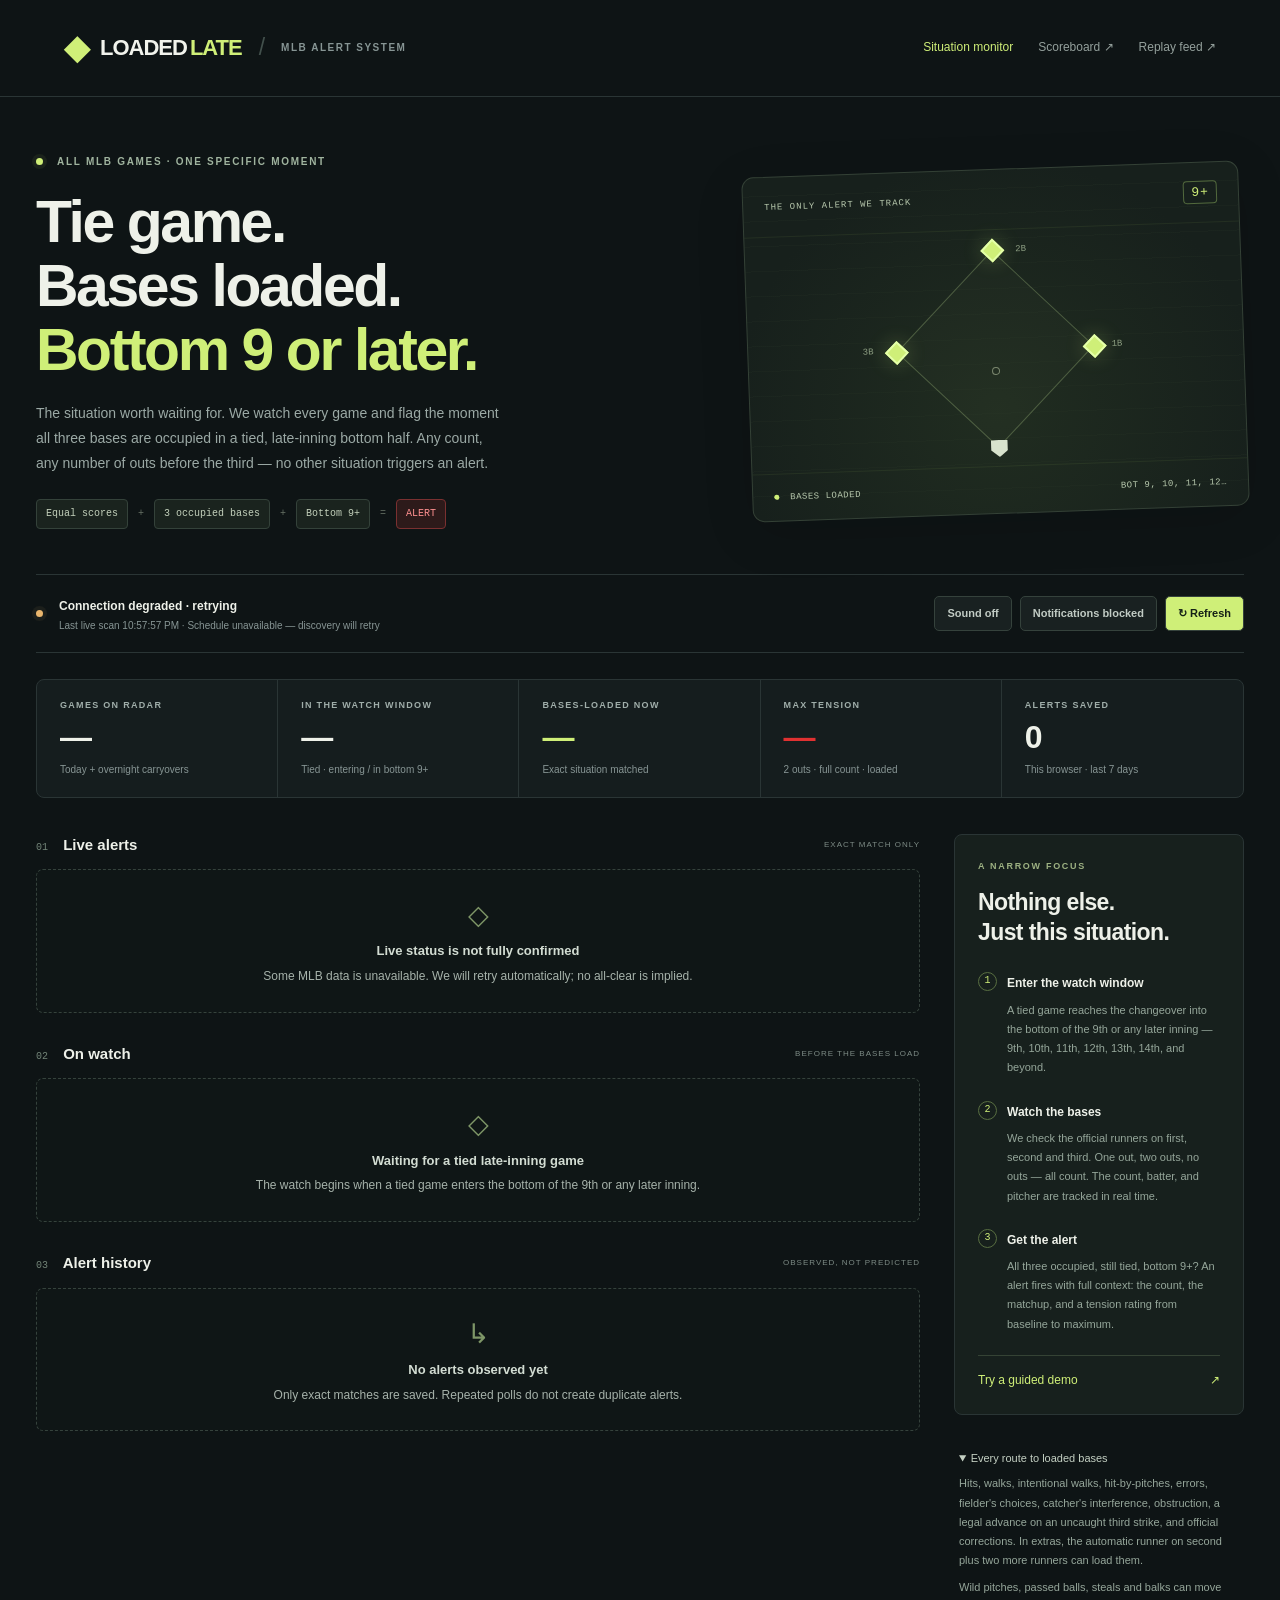
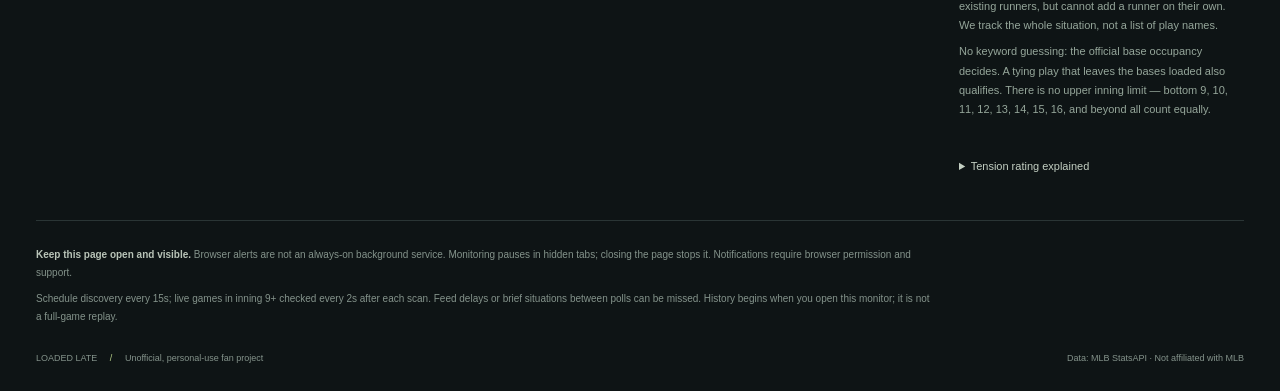
==== index.html @ e10f021c "Harden late tied bases-loaded alerts and expand scenario coverage Co-authored-by: arena-agent <29705" ====
<!doctype html>
<html lang="en">
  <head>
    <meta charset="utf-8" />
    <meta name="viewport" content="width=device-width,initial-scale=1" />
    <title>Loaded Late — MLB situation alerts</title>
    <meta
      name="description"
      content="One situation. Every MLB game. Alerts for tied games with bases loaded in the bottom of the ninth or any later inning. Tracks count, batter, pitcher, and tension level."
    />
    <link rel="stylesheet" href="assets/css/style.css" />
    <link rel="stylesheet" href="assets/css/bases-loaded.css" />
    <link rel="preconnect" href="https://statsapi.mlb.com" crossorigin />
  </head>
  <body class="loaded-page">
    <header class="loaded-header">
      <a class="loaded-brand" href="index.html" aria-label="Loaded Late home"
        ><span class="brand-mark">◆</span> LOADED<span>LATE</span
        ><span class="brand-divider">/</span><small>MLB ALERT SYSTEM</small></a
      >
      <nav aria-label="Main navigation">
        <a href="bases-loaded.html" aria-current="page">Situation monitor</a
        ><a href="scoreboard.html">Scoreboard ↗</a
        ><a href="reviews.html">Replay feed ↗</a>
      </nav>
    </header>
    <main class="loaded-main">
      <section class="loaded-hero">
        <div>
          <p class="eyebrow">
            <span class="signal-dot"></span> ALL MLB GAMES · ONE SPECIFIC MOMENT
          </p>
          <h1>
            Tie game.<br />Bases loaded.<br /><span>Bottom 9 or later.</span>
          </h1>
          <p class="hero-description">
            The situation worth waiting for. We watch every game and flag the
            moment all three bases are occupied in a tied, late-inning bottom
            half. Any count, any number of outs before the third — no other
            situation triggers an alert.
          </p>
          <div class="rule-chips">
            <span>Equal scores</span><b>+</b><span>3 occupied bases</span
            ><b>+</b><span>Bottom 9+</span><b>=</b><span class="chip-alert">ALERT</span>
          </div>
        </div>
        <div
          class="field-panel"
          aria-label="All three bases occupied. Bottom ninth or any extra inning."
        >
          <div class="field-top">
            <span>THE ONLY ALERT WE TRACK</span
            ><span class="field-badge">9+</span>
          </div>
          <div class="base-field">
            <div class="field-lines"></div>
            <span class="field-base second"></span
            ><span class="field-base third"></span
            ><span class="field-base first"></span
            ><span class="home-plate"></span><span class="mound"></span
            ><span class="field-label label-first">1B</span
            ><span class="field-label label-second">2B</span
            ><span class="field-label label-third">3B</span>
          </div>
          <div class="field-bottom">
            <span><i></i> BASES LOADED</span><span>BOT 9, 10, 11, 12…</span>
          </div>
        </div>
      </section>
      <section class="monitor-toolbar" aria-label="Monitoring controls">
        <div class="monitor-status">
          <span id="connection-dot" class="signal-dot"></span>
          <div>
            <strong id="status" role="status">Connecting to MLB…</strong
            ><small id="updated">Waiting for the first official snapshot</small>
          </div>
        </div>
        <div class="monitor-actions">
          <button class="btn btn-ghost" id="sound" aria-pressed="false">
            Sound off</button
          ><button class="btn btn-ghost" id="notify" aria-pressed="false">
            Enable notifications</button
          ><button class="btn" id="refresh">↻ Refresh</button>
        </div>
      </section>
      <p id="feedback" class="control-feedback" role="status"></p>
      <div id="demo-banner" class="demo-banner" hidden>
        <div>
          <strong>DEMO · Synthetic game, no live data</strong>
          <p id="demo-description"></p>
        </div>
        <button class="btn" id="demo-next">Next scenario →</button
        ><a href="bases-loaded.html">Back to live ↗</a>
      </div>
      <section class="monitor-metrics" aria-label="Monitor summary">
        <div>
          <span>GAMES ON RADAR</span><strong id="games-count">—</strong
          ><small>Today + overnight carryovers</small>
        </div>
        <div>
          <span>IN THE WATCH WINDOW</span><strong id="watch-count">—</strong
          ><small>Tied · entering / in bottom 9+</small>
        </div>
        <div class="metric-active">
          <span>BASES-LOADED NOW</span><strong id="active-count">—</strong
          ><small>Exact situation matched</small>
        </div>
        <div class="metric-tension">
          <span>MAX TENSION</span><strong id="tension-count">—</strong
          ><small>2 outs · full count · loaded</small>
        </div>
        <div>
          <span>ALERTS SAVED</span><strong id="history-count">0</strong
          ><small>This browser · last 7 days</small>
        </div>
      </section>
      <div class="monitor-columns">
        <div>
          <section class="monitor-section">
            <div class="section-heading">
              <h2><span class="section-number">01</span> Live alerts</h2>
              <span class="section-tag">EXACT MATCH ONLY</span>
            </div>
            <div id="current" aria-live="polite">
              <div class="alert-empty">Checking the official MLB feed…</div>
            </div>
          </section>
          <section class="monitor-section">
            <div class="section-heading">
              <h2><span class="section-number">02</span> On watch</h2>
              <span class="section-tag">BEFORE THE BASES LOAD</span>
            </div>
            <div id="watch"></div>
          </section>
          <section class="monitor-section">
            <div class="section-heading">
              <h2><span class="section-number">03</span> Alert history</h2>
              <span class="section-tag">OBSERVED, NOT PREDICTED</span>
            </div>
            <div id="history"></div>
          </section>
        </div>
        <aside>
          <section class="how-it-works">
            <p class="eyebrow">A NARROW FOCUS</p>
            <h2>Nothing else.<br />Just this situation.</h2>
            <ol>
              <li>
                <strong>Enter the watch window</strong>
                <p>
                  A tied game reaches the changeover into the bottom of the 9th
                  or any later inning — 9th, 10th, 11th, 12th, 13th, 14th, and
                  beyond.
                </p>
              </li>
              <li>
                <strong>Watch the bases</strong>
                <p>
                  We check the official runners on first, second and third. One
                  out, two outs, no outs — all count. The count, batter, and
                  pitcher are tracked in real time.
                </p>
              </li>
              <li>
                <strong>Get the alert</strong>
                <p>
                  All three occupied, still tied, bottom 9+? An alert fires with
                  full context: the count, the matchup, and a tension rating
                  from baseline to maximum.
                </p>
              </li>
            </ol>
            <a class="demo-link" href="?demo=1"
              >Try a guided demo <span>↗</span></a
            >
          </section>
          <details class="coverage" open>
            <summary>Every route to loaded bases</summary>
            <p>
              Hits, walks, intentional walks, hit-by-pitches, errors, fielder's
              choices, catcher's interference, obstruction, a legal advance on
              an uncaught third strike, and official corrections. In extras,
              the automatic runner on second plus two more runners can load them.
            </p>
            <p>
              Wild pitches, passed balls, steals and balks can move existing
              runners, but cannot add a runner on their own. We track the whole
              situation, not a list of play names.
            </p>
            <p>
              No keyword guessing: the official base occupancy decides. A tying
              play that leaves the bases loaded also qualifies. There is no
              upper inning limit — bottom 9, 10, 11, 12, 13, 14, 15, 16,
              and beyond all count equally.
            </p>
          </details>
          <details class="coverage">
            <summary>Tension rating explained</summary>
            <p>
              Each alert carries a tension score from 0 to 5, based on the
              combination of outs and the current count:
            </p>
            <p>
              <strong>Outs:</strong> 0 outs (+1) · 1 out (+2) · 2 outs (+3)<br>
              <strong>Count:</strong> full count 3-2 (+2) · 2-strike or 3-ball (+1)
            </p>
            <p>
              A bases-loaded alert at 2 outs with a 3-2 count is maximum tension
              (5) — one pitch can end the game.
            </p>
          </details>
        </aside>
      </div>
      <footer class="loaded-footer">
        <p>
          <strong>Keep this page open and visible.</strong> Browser alerts are
          not an always-on background service. Monitoring pauses in hidden tabs;
          closing the page stops it. Notifications require browser permission
          and support.
        </p>
        <p>
          Schedule discovery every 15s; live games in inning 9+ checked every 2s
          after each scan. Feed delays or brief situations between polls can be
          missed. History begins when you open this monitor; it is not a
          full-game replay.
        </p>
        <div>
          <span
            >LOADED LATE <span class="footer-slash">/</span> Unofficial,
            personal-use fan project</span
          ><span>Data: MLB StatsAPI · Not affiliated with MLB</span>
        </div>
      </footer>
    </main>
    <script src="assets/js/api.js"></script>
    <script src="assets/js/bases-loaded-core.js"></script>
    <script src="assets/js/bases-loaded.js"></script>
  </body>
</html>
---- assets/css/style.css ----
/* ============================================================================
 * style.css — MLB Live PBP (scoreboard + game views)
 * Dark "Gameday"-inspired theme. Pure CSS, no frameworks.
 * ==========================================================================*/

:root {
  --bg: #0b1220;
  --bg-grad: radial-gradient(1200px 600px at 50% -10%, #13213a 0%, #0b1220 60%);
  --panel: #111c2e;
  --panel-2: #16233a;
  --line: #223352;
  --text: #e9f0fa;
  --muted: #8ba0ba;
  --accent: #2f81f7;
  --live: #e03131;
  --green: #2ea043;
  --yellow: #d29922;
  --radius: 10px;
  --shadow: 0 6px 20px rgba(0, 0, 0, 0.35);
  --font: -apple-system, BlinkMacSystemFont, "Segoe UI", Roboto, Helvetica, Arial, sans-serif;
}

* { box-sizing: border-box; }

html { -webkit-text-size-adjust: 100%; }

body {
  margin: 0;
  font-family: var(--font);
  background: var(--bg) var(--bg-grad) no-repeat;
  color: var(--text);
  min-height: 100vh;
  line-height: 1.45;
}

a { color: var(--accent); text-decoration: none; }
a:hover { text-decoration: underline; }

/* ---------------------------------------------------------------- top bar */

.topbar {
  display: flex;
  flex-wrap: wrap;
  align-items: center;
  gap: 12px 20px;
  padding: 14px 22px;
  border-bottom: 1px solid var(--line);
  background: rgba(10, 17, 30, 0.85);
  backdrop-filter: blur(6px);
  position: sticky;
  top: 0;
  z-index: 50;
}

.brand {
  font-size: 20px;
  font-weight: 800;
  letter-spacing: 0.3px;
  display: flex;
  align-items: baseline;
  gap: 8px;
}
.brand-ball { font-size: 22px; }
.brand-sub {
  font-size: 12px;
  font-weight: 500;
  color: var(--muted);
  letter-spacing: 0.4px;
}

.date-nav { display: flex; align-items: center; gap: 8px; margin-left: auto; }
.date-nav input[type="date"] {
  background: var(--panel);
  border: 1px solid var(--line);
  color: var(--text);
  border-radius: 8px;
  padding: 6px 10px;
  font: inherit;
  font-size: 14px;
}
.date-nav input[type="date"]::-webkit-calendar-picker-indicator { filter: invert(0.8); }

.date-label {
  width: 100%;
  color: var(--muted);
  font-size: 13px;
  letter-spacing: 0.4px;
}

/* ---------------------------------------------------------------- buttons */

.btn {
  background: var(--accent);
  color: #fff;
  border: 1px solid transparent;
  border-radius: 8px;
  padding: 6px 14px;
  font: inherit;
  font-size: 14px;
  font-weight: 600;
  cursor: pointer;
  transition: filter 0.15s, transform 0.05s;
}
.btn:hover { filter: brightness(1.12); text-decoration: none; }
.btn:active { transform: translateY(1px); }

.btn-ghost {
  background: transparent;
  border-color: var(--line);
  color: var(--text);
}
.btn-ghost:hover { background: var(--panel-2); }

/* ------------------------------------------------------------------ tabs */

.tabs {
  display: flex;
  flex-wrap: wrap;
  gap: 8px;
  padding: 14px 22px 0;
}

.tab {
  background: transparent;
  border: 1px solid var(--line);
  color: var(--muted);
  border-radius: 999px;
  padding: 5px 16px;
  font: inherit;
  font-size: 13px;
  font-weight: 600;
  cursor: pointer;
  transition: all 0.15s;
}
.tab:hover { color: var(--text); border-color: var(--accent); }
.tab-on {
  background: var(--accent);
  border-color: var(--accent);
  color: #fff;
}

/* ---------------------------------------------------------------- banner */

.banner { padding: 12px 22px 0; }
.banner-error {
  background: #3a1520;
  border: 1px solid #7a2b3c;
  color: #ffc9d2;
  border-radius: var(--radius);
  padding: 12px 16px;
  margin-bottom: 10px;
  font-size: 14px;
}

/* ------------------------------------------------------------ scoreboard */

.game-list {
  display: grid;
  grid-template-columns: repeat(auto-fill, minmax(330px, 1fr));
  gap: 16px;
  padding: 18px 22px 30px;
}

.game-card {
  display: flex;
  flex-direction: column;
  background: linear-gradient(180deg, var(--panel) 0%, #0f1a2c 100%);
  border: 1px solid var(--line);
  border-radius: var(--radius);
  box-shadow: var(--shadow);
  padding: 14px 16px;
  color: var(--text);
  transition: transform 0.12s, border-color 0.12s, box-shadow 0.12s;
}
.game-card:hover {
  transform: translateY(-3px);
  border-color: var(--accent);
  text-decoration: none;
  box-shadow: 0 10px 26px rgba(0, 0, 0, 0.5);
}
.game-card.card-live { border-left: 3px solid var(--live); }

.card-head {
  display: flex;
  justify-content: space-between;
  align-items: center;
  gap: 8px;
  margin-bottom: 10px;
}
.card-meta {
  color: var(--muted);
  font-size: 12px;
  text-align: right;
  white-space: nowrap;
  overflow: hidden;
  text-overflow: ellipsis;
}

.card-row {
  display: flex;
  align-items: center;
  gap: 10px;
  padding: 4px 0;
}
.card-logo { width: 34px; height: 34px; flex: 0 0 34px; }
.team-logo-fallback {
  width: 34px; height: 34px;
  border-radius: 50%;
  display: inline-flex;
  align-items: center;
  justify-content: center;
  font-size: 10px;
  font-weight: 800;
  color: #fff;
  flex: 0 0 34px;
}

.card-team { display: flex; flex-direction: column; min-width: 0; }
.card-team-name { font-weight: 700; font-size: 15px; white-space: nowrap; }
.card-record { color: var(--muted); font-size: 12px; }

.card-score {
  margin-left: auto;
  font-size: 22px;
  font-weight: 800;
  font-variant-numeric: tabular-nums;
  min-width: 2ch;
  text-align: right;
}
.score-win { color: #fff; }
.card-score.bump { animation: bump 1.1s ease; }
@keyframes bump {
  0% { transform: scale(1); color: var(--green); }
  40% { transform: scale(1.35); color: var(--green); }
  100% { transform: scale(1); }
}

.card-foot {
  margin-top: 10px;
  padding-top: 10px;
  border-top: 1px solid var(--line);
  display: flex;
  align-items: center;
  gap: 12px;
  flex-wrap: wrap;
  min-height: 26px;
}
.card-count { font-size: 12px; }
.card-last {
  color: var(--muted);
  font-size: 12px;
  font-style: italic;
  overflow: hidden;
  text-overflow: ellipsis;
  white-space: nowrap;
}
.card-probables, .card-decisions {
  color: var(--muted);
  font-size: 12.5px;
}

/* ------------------------------------------------------------------ chips */

.chip {
  display: inline-flex;
  align-items: center;
  gap: 6px;
  border-radius: 999px;
  padding: 3px 12px;
  font-size: 12px;
  font-weight: 700;
  letter-spacing: 0.4px;
  white-space: nowrap;
}
.chip-dot {
  width: 7px; height: 7px;
  border-radius: 50%;
  background: currentColor;
  animation: pulse 1.2s ease-in-out infinite;
}
@keyframes pulse {
  0%, 100% { opacity: 1; }
  50% { opacity: 0.25; }
}
.chip-live { background: rgba(224, 49, 49, 0.16); color: #ff8787; border: 1px solid rgba(224, 49, 49, 0.5); }
.chip-sched { background: rgba(47, 129, 247, 0.14); color: #74c0fc; border: 1px solid rgba(47, 129, 247, 0.45); }
.chip-final { background: rgba(139, 160, 186, 0.12); color: var(--muted); border: 1px solid var(--line); }
.chip-warn { background: rgba(210, 153, 34, 0.15); color: #ffd43b; border: 1px solid rgba(210, 153, 34, 0.5); }
.chip-muted { background: rgba(139, 160, 186, 0.1); color: var(--muted); border: 1px solid var(--line); }

/* -------------------------------------------------------------- count dots */

.count-dots { display: inline-flex; align-items: center; gap: 12px; }
.count-group { display: inline-flex; align-items: center; gap: 4px; }
.count-label {
  font-size: 11px;
  font-weight: 800;
  color: var(--muted);
  margin-right: 2px;
}
.count-dots .dot {
  width: 11px; height: 11px;
  border-radius: 50%;
  background: #24344f;
  border: 1px solid #33476b;
}
.count-dots .dot-on { background: var(--green); border-color: var(--green); }

/* --------------------------------------------------------------- spinner */

.spinner {
  width: 34px; height: 34px;
  margin: 40px auto;
  border: 3px solid var(--line);
  border-top-color: var(--accent);
  border-radius: 50%;
  animation: spin 0.8s linear infinite;
}
@keyframes spin { to { transform: rotate(360deg); } }

.loading-overlay {
  position: fixed;
  inset: 0;
  background: rgba(8, 13, 23, 0.6);
  display: none;
  align-items: flex-start;
  justify-content: center;
  z-index: 100;
}
.loading-overlay.visible { display: flex; }
.loading-overlay .spinner { margin-top: 90px; }

/* ------------------------------------------------------------- status/empty */

.status-line {
  color: var(--muted);
  font-size: 12.5px;
  text-align: center;
  padding: 4px 22px 18px;
}

.empty {
  grid-column: 1 / -1;
  text-align: center;
  color: var(--muted);
  padding: 60px 20px;
  font-size: 15px;
}
.empty.small { padding: 30px 16px; font-size: 13.5px; }

/* --------------------------------------------------------------- game page */

.game-main { max-width: 1080px; margin: 0 auto; padding: 20px 22px 40px; }

.topbar-game { position: static; }

.game-controls { margin-left: auto; display: flex; align-items: center; gap: 10px; }
.countdown {
  color: var(--muted);
  font-size: 12.5px;
  font-variant-numeric: tabular-nums;
  min-width: 40px;
}

/* game header */
.game-header {
  display: grid;
  grid-template-columns: 1fr auto 1fr;
  align-items: center;
  gap: 16px;
  background: linear-gradient(180deg, var(--panel) 0%, #0f1a2c 100%);
  border: 1px solid var(--line);
  border-radius: var(--radius);
  box-shadow: var(--shadow);
  padding: 22px 26px;
}

.header-side { display: flex; align-items: center; gap: 14px; min-width: 0; }
.team-home { flex-direction: row-reverse; text-align: right; }

.team-block { display: flex; align-items: center; gap: 14px; min-width: 0; }
.header-logo { width: 64px; height: 64px; }
.team-block-info { min-width: 0; }
.team-block-name { font-size: 18px; font-weight: 800; white-space: nowrap; overflow: hidden; text-overflow: ellipsis; }
.team-block-record { color: var(--muted); font-size: 13px; }

.header-center { display: flex; flex-direction: column; align-items: center; gap: 8px; }
.big-score {
  font-size: 34px;
  font-weight: 900;
  font-variant-numeric: tabular-nums;
  letter-spacing: 1px;
}
.header-inning { color: var(--muted); font-size: 13.5px; }

.header-meta {
  color: var(--muted);
  font-size: 13px;
  text-align: center;
  padding: 10px 8px 0;
}

.header-decisions {
  text-align: center;
  padding: 6px 8px 2px;
  min-height: 26px;
  font-size: 13.5px;
}
.decisions { color: var(--text); font-weight: 600; }
.game-note { color: var(--yellow); margin-left: 14px; font-size: 12.5px; }

/* live module */
.live-panel { margin-top: 18px; }

.live-grid {
  display: grid;
  grid-template-columns: 1fr 1fr;
  gap: 16px;
}

.panel-card {
  background: linear-gradient(180deg, var(--panel) 0%, #0f1a2c 100%);
  border: 1px solid var(--line);
  border-radius: var(--radius);
  padding: 16px 18px;
  box-shadow: var(--shadow);
}

.panel-title {
  margin: 0 0 12px;
  font-size: 12px;
  font-weight: 800;
  letter-spacing: 1.2px;
  text-transform: uppercase;
  color: var(--muted);
}

.ab-row { display: flex; align-items: center; gap: 12px; }
.ab-headshot {
  width: 52px; height: 52px;
  border-radius: 50%;
  background: var(--panel-2);
  object-fit: cover;
}
.headshot-na {
  width: 52px; height: 52px;
  border-radius: 50%;
  background: var(--panel-2);
  border: 1px dashed var(--line);
  display: inline-block;
}
.ab-name { font-size: 18px; font-weight: 800; }
.ab-meta { color: var(--muted); font-size: 12.5px; margin-top: 2px; }

/* Compact, pre-plate-appearance version of the two-sided forecast. */
.live-hit-forecast {
  margin-top: 14px;
  padding: 10px 12px;
  border: 1px solid rgba(47, 129, 247, 0.42);
  border-radius: 8px;
  background: linear-gradient(100deg, rgba(47, 129, 247, 0.14), rgba(46, 160, 67, 0.08));
  font-variant-numeric: tabular-nums;
}
.live-hit-forecast.loading { opacity: 0.68; }
.live-hit-forecast.model-batter-only,
.live-hit-forecast.model-pitcher-only,
.live-hit-forecast.model-baseline { border-style: dashed; }
.live-hit-heading { display: flex; align-items: baseline; justify-content: space-between; gap: 12px; }
.live-hit-label {
  color: var(--muted);
  font-size: 10.5px;
  font-weight: 800;
  letter-spacing: 0.7px;
  text-transform: uppercase;
}
.live-hit-value { color: #7dd3a0; font-size: 19px; font-weight: 900; }
.live-hit-details { display: flex; flex-wrap: wrap; gap: 6px 12px; margin-top: 5px; color: var(--text); font-size: 12px; }
.live-hit-details span + span::before { content: '·'; color: var(--muted); margin-right: 12px; }
.live-hit-coverage { margin-top: 4px; color: var(--muted); font-size: 11px; }

.count-wrap { margin-top: 14px; }
.count-wrap .count-dots { gap: 22px; }
.count-wrap .dot { width: 13px; height: 13px; }

.runners-row { display: flex; align-items: center; gap: 16px; margin-top: 14px; }
.runners-text { color: var(--text); font-size: 13.5px; font-weight: 600; }
.runners-empty { color: var(--muted); font-size: 13px; margin-top: 12px; }

.deck-row { display: flex; gap: 16px; margin-top: 14px; flex-wrap: wrap; }
.deck { color: var(--muted); font-size: 13px; }
.deck-1 { color: var(--text); }

.between-text { color: var(--muted); font-size: 14px; margin: 4px 0; }

/* diamond */
.diamond {
  position: relative;
  width: 52px;
  height: 52px;
  border: 2px solid #3d5377;
  transform: rotate(45deg);
  border-radius: 6px;
  flex: 0 0 52px;
}
.diamond .base {
  position: absolute;
  width: 12px; height: 12px;
  border-radius: 2px;
  background: transparent;
  border: 2px solid #3d5377;
}
.diamond .base-first   { bottom: -7px; right: -7px; }
.diamond .base-second  { top: -7px; right: -7px; }
.diamond .base-third   { top: -7px; left: -7px; }
.diamond .base-on { background: var(--green); border-color: var(--green); box-shadow: 0 0 8px rgba(46, 160, 67, 0.7); }

.pitch-stats { display: flex; flex-wrap: wrap; gap: 8px; margin-top: 14px; }
.stat-chip {
  background: var(--panel-2);
  border: 1px solid var(--line);
  border-radius: 999px;
  padding: 4px 12px;
  font-size: 12.5px;
  color: var(--text);
  font-variant-numeric: tabular-nums;
}

.last-play {
  margin-top: 16px;
  display: flex;
  align-items: baseline;
  gap: 10px;
  background: var(--panel);
  border: 1px solid var(--line);
  border-left: 3px solid var(--accent);
  border-radius: var(--radius);
  padding: 12px 16px;
}
.last-play-label {
  font-size: 11px;
  font-weight: 800;
  letter-spacing: 1px;
  text-transform: uppercase;
  color: var(--muted);
  white-space: nowrap;
}
.last-play-text { font-size: 14.5px; }

.preview-card p { margin: 4px 0; }
.preview-line { font-size: 14.5px; }
.preview-note { color: var(--muted); font-size: 13px; margin-top: 8px !important; }
.final-line { font-size: 16px; font-weight: 700; margin: 4px 0; }
.final-stats { color: var(--muted); font-size: 13.5px; margin: 4px 0; }

/* panels + tabs on game page */
.panel { margin-top: 18px; }

.tabs-game { padding: 18px 0 0; }

/* linescore */
#linescore-wrap.panel { padding: 0; }

.linescore-table {
  width: 100%;
  border-collapse: collapse;
  background: linear-gradient(180deg, var(--panel) 0%, #0f1a2c 100%);
  border: 1px solid var(--line);
  border-radius: var(--radius);
  overflow: hidden;
  font-size: 13.5px;
  font-variant-numeric: tabular-nums;
}
.linescore-table th, .linescore-table td {
  padding: 7px 6px;
  text-align: center;
  border-bottom: 1px solid var(--line);
  white-space: nowrap;
}
.linescore-table thead th { color: var(--muted); font-size: 12px; font-weight: 700; }
.linescore-table tbody tr:last-child td { border-bottom: none; }
.ls-abbrev { font-weight: 800; }
.ls-name { text-align: left; padding-left: 10px !important; color: var(--muted); max-width: 180px; overflow: hidden; text-overflow: ellipsis; }
.total-cell { font-weight: 800; }
.total-cell.strong { font-size: 15px; }
.inn-run { color: #7dd3a0; font-weight: 700; }
.walkoff td { background: rgba(46, 160, 67, 0.07); }

/* box score */
.boxscore-wrap { display: flex; flex-direction: column; gap: 26px; }

.box-section h3 {
  margin: 0 0 10px;
  font-size: 16px;
  font-weight: 800;
  border-left: 4px solid var(--accent);
  padding-left: 10px;
}

.box-table {
  width: 100%;
  border-collapse: collapse;
  font-size: 13px;
  font-variant-numeric: tabular-nums;
  margin-bottom: 18px;
}
.box-table th, .box-table td {
  padding: 6px 8px;
  text-align: center;
  border-bottom: 1px solid var(--line);
  white-space: nowrap;
}
.box-table thead th { color: var(--muted); font-size: 11.5px; font-weight: 700; }
.box-table tbody tr:hover { background: rgba(47, 129, 247, 0.06); }
.box-table .player-cell { text-align: left; }
.player-name { font-weight: 600; }
.player-pos { color: var(--muted); margin-left: 6px; font-size: 11.5px; }
.totals-row td { font-weight: 800; border-top: 2px solid var(--line); border-bottom: none; }

/* play-by-play */
.plays-wrap {
  max-height: 640px;
  overflow-y: auto;
  background: linear-gradient(180deg, var(--panel) 0%, #0f1a2c 100%);
  border: 1px solid var(--line);
  border-radius: var(--radius);
  box-shadow: var(--shadow);
}

.play-section-head {
  display: flex;
  align-items: center;
  gap: 8px;
  padding: 12px 18px 6px;
  font-weight: 800;
  font-size: 13.5px;
  color: var(--text);
  position: sticky;
  top: 0;
  background: linear-gradient(180deg, #16233a 0%, #101c30 100%);
  border-bottom: 1px solid var(--line);
  z-index: 2;
}
.half-tag { font-size: 12px; }
.half-top { color: #74c0fc; }
.half-bottom { color: #ffd43b; }

.play-row {
  display: flex;
  align-items: flex-start;
  justify-content: space-between;
  gap: 14px;
  padding: 9px 18px;
  border-bottom: 1px solid rgba(34, 51, 82, 0.5);
  animation: fadein 0.35s ease;
}
.play-row:last-child { border-bottom: none; }
@keyframes fadein { from { opacity: 0; transform: translateY(4px); } to { opacity: 1; } }

.play-main { min-width: 0; }
.play-desc { font-size: 13.5px; }

.play-chips {
  display: flex;
  align-items: center;
  gap: 8px;
  flex-wrap: wrap;
  justify-content: flex-end;
  flex: 0 0 auto;
}
.chip-score {
  background: rgba(46, 160, 67, 0.14);
  color: #7dd3a0;
  border: 1px solid rgba(46, 160, 67, 0.4);
  border-radius: 6px;
  padding: 2px 8px;
  font-size: 11.5px;
  font-weight: 700;
}
.chip-count { color: var(--muted); font-size: 11.5px; font-variant-numeric: tabular-nums; }

/* pre-at-bat hit probability (finished at-bats) */
.chip-hitprob {
  display: inline-flex;
  align-items: center;
  gap: 5px;
  border-radius: 999px;
  padding: 2px 9px;
  font-size: 11.5px;
  font-weight: 700;
  font-variant-numeric: tabular-nums;
  border: 1px solid var(--line);
  background: var(--panel-2);
  color: var(--muted);
  white-space: nowrap;
}
.chip-hitprob.loading { opacity: 0.6; }
.chip-hitprob .hp-label {
  font-size: 10px;
  font-weight: 700;
  letter-spacing: 0.4px;
  text-transform: uppercase;
  color: var(--muted);
}
.chip-hitprob .hp-val { font-weight: 800; }
.chip-hitprob .hp-mark { font-size: 11px; line-height: 1; }
.chip-hitprob.hit-yes {
  color: #7dd3a0;
  border-color: rgba(46, 160, 67, 0.45);
  background: rgba(46, 160, 67, 0.12);
}
.chip-hitprob.hit-yes .hp-label { color: #7dd3a0; }
.chip-hitprob.hit-no {
  color: #ffa8a8;
  border-color: rgba(224, 49, 49, 0.4);
  background: rgba(224, 49, 49, 0.10);
}
.chip-hitprob.hit-no .hp-label { color: #ffa8a8; }

.pitch-strip { display: inline-flex; gap: 3px; align-items: center; }
.pitch-dot {
  width: 20px; height: 20px;
  border-radius: 50%;
  display: inline-flex;
  align-items: center;
  justify-content: center;
  font-size: 9.5px;
  font-weight: 800;
  color: #fff;
  cursor: default;
}
.pitch-dot.p-b { background: #2b8a3e; }
.pitch-dot.p-s { background: #c92a2a; }
.pitch-dot.p-c { background: #e8590c; }
.pitch-dot.p-f { background: #49526b; }
.pitch-dot.p-x { background: #1971c2; }
.pitch-dot.p-d { background: #0ca678; }
.pitch-dot.p-h { background: #5f3dc4; }
.pitch-dot.p-t { background: #a61e4d; }
.pitch-dot.p-m { background: #343a40; }
.pitch-dot.p-v { background: #343a40; }
.pitch-dot.p-p { background: #343a40; }
.pitch-dot.p-? { background: #343a40; }

/* ---------------------------------------------------------------- footer */

.site-footer {
  border-top: 1px solid var(--line);
  padding: 18px 22px 30px;
  text-align: center;
  color: var(--muted);
  font-size: 12.5px;
}
.site-footer p { margin: 0; max-width: 760px; display: inline-block; }

/* ------------------------------------------------------------ responsive */

@media (max-width: 760px) {
  .game-header {
    grid-template-columns: 1fr auto 1fr;
    padding: 16px 14px;
    gap: 10px;
  }
  .header-logo { width: 44px; height: 44px; }
  .team-block-name { font-size: 14px; }
  .team-block-record { font-size: 12px; }
  .big-score { font-size: 26px; }
  .live-grid { grid-template-columns: 1fr; }
  .game-list { grid-template-columns: 1fr; }
  .date-nav { margin-left: 0; width: 100%; }
  .play-row { flex-direction: column; gap: 6px; }
  .play-chips { justify-content: flex-start; }
  .ls-name { max-width: 90px; }
  .linescore-table th, .linescore-table td { padding: 6px 3px; font-size: 12px; }
}

/* ------------------------------------------------------------ props & matchup tab */

.props-loading,
.props-empty {
  padding: 32px 18px;
  color: var(--muted);
  text-align: center;
  background: linear-gradient(180deg, var(--panel) 0%, #0f1a2c 100%);
  border: 1px solid var(--line);
  border-radius: var(--radius);
}

.props-section {
  background: linear-gradient(180deg, var(--panel) 0%, #0f1a2c 100%);
  border: 1px solid var(--line);
  border-radius: var(--radius);
  padding: 16px;
  margin-bottom: 16px;
  box-shadow: var(--shadow);
}
.props-heading {
  margin: 0 0 12px;
  color: var(--text);
  font-size: 15px;
  font-weight: 800;
}

/* The forecast makes both player-side inputs visible rather than hiding them
   behind one opaque percentage. */
.matchup-forecast-section {
  border-color: rgba(47, 129, 247, 0.55);
  background:
    radial-gradient(600px 160px at 100% 0%, rgba(47, 129, 247, 0.15), transparent 70%),
    linear-gradient(180deg, var(--panel) 0%, #0f1a2c 100%);
}
.matchup-forecast-section.model-batter-only,
.matchup-forecast-section.model-pitcher-only,
.matchup-forecast-section.model-baseline { border-style: dashed; }
.forecast-matchup { color: var(--muted); font-size: 13px; margin-top: -5px; }
.forecast-scoreline { display: flex; align-items: end; gap: 26px; margin: 15px 0 10px; }
.forecast-result { display: flex; align-items: baseline; gap: 8px; }
.forecast-result-label {
  color: var(--muted);
  font-size: 12px;
  font-weight: 800;
  letter-spacing: 0.7px;
  text-transform: uppercase;
}
.forecast-result-value { color: #7dd3a0; font-size: 29px; font-weight: 900; font-variant-numeric: tabular-nums; }
.forecast-no-hit .forecast-result-value { color: var(--text); font-size: 19px; }
.forecast-main-track,
.prob-bar-container {
  height: 9px;
  overflow: hidden;
  background: #23334e;
  border: 1px solid #324568;
  border-radius: 999px;
}
.forecast-main-bar,
.prob-bar {
  height: 100%;
  min-width: 2px;
  border-radius: inherit;
  background: linear-gradient(90deg, #2ea043, #2f81f7);
  transition: width 0.3s ease;
}
.forecast-sides {
  display: grid;
  grid-template-columns: 1fr 1fr;
  gap: 10px;
  margin-top: 14px;
}
.forecast-side {
  min-width: 0;
  padding: 10px 12px;
  border: 1px solid var(--line);
  border-radius: 8px;
  background: rgba(8, 17, 31, 0.35);
}
.forecast-batter { border-left: 3px solid #2f81f7; }
.forecast-pitcher { border-left: 3px solid #a78bfa; }
.forecast-side-label,
.forecast-side-meta { display: block; }
.forecast-side-label {
  color: var(--muted);
  font-size: 10.5px;
  font-weight: 800;
  letter-spacing: 0.65px;
  text-transform: uppercase;
}
.forecast-side-value { display: block; margin: 2px 0; color: var(--text); font-size: 19px; font-variant-numeric: tabular-nums; }
.forecast-side-meta { color: var(--muted); font-size: 11px; line-height: 1.35; }
.forecast-adjustments {
  display: flex;
  flex-wrap: wrap;
  gap: 4px 9px;
  align-items: baseline;
  margin-top: 12px;
  font-size: 12px;
}
.forecast-adjustment-label { color: var(--muted); font-weight: 700; }
.forecast-adjustment-value { color: var(--text); }
.forecast-method-note { margin: 10px 0 0; color: var(--muted); font-size: 11.5px; line-height: 1.45; }

.mix-meta { margin: 0 0 10px; color: var(--muted); font-size: 13px; }
.pitcher-input-line { color: var(--text); }
.mix-grid { display: flex; flex-wrap: wrap; gap: 10px; }
.mix-item {
  display: flex;
  flex-direction: column;
  align-items: center;
  min-width: 80px;
  padding: 8px 12px;
  background: var(--panel-2);
  border: 1px solid var(--line);
  border-radius: 7px;
}
.mix-code { margin-bottom: 4px; font-size: 14px; font-weight: 800; }
.mix-pct { margin-bottom: 2px; color: var(--text); font-size: 13px; }
.mix-velo { color: var(--muted); font-size: 12px; }

.batters-grid {
  display: grid;
  grid-template-columns: repeat(auto-fit, minmax(250px, 1fr));
  gap: 14px;
}
.batter-prop-card {
  padding: 15px;
  background: rgba(8, 17, 31, 0.35);
  border: 1px solid var(--line);
  border-radius: 8px;
}
.batter-prop-card.active-batter {
  border-color: rgba(47, 129, 247, 0.8);
  box-shadow: 0 0 0 1px rgba(47, 129, 247, 0.35);
}
.b-header { display: flex; align-items: center; gap: 12px; margin-bottom: 13px; }
.b-headshot { width: 48px; height: 48px; border-radius: 50%; background: var(--panel-2); object-fit: cover; }
.b-label { margin-bottom: 2px; color: var(--muted); font-size: 10.5px; font-weight: 800; letter-spacing: 0.6px; text-transform: uppercase; }
.b-name { font-size: 16px; font-weight: 700; }
.b-stats {
  display: grid;
  grid-template-columns: repeat(3, minmax(0, 1fr));
  gap: 4px;
  margin-bottom: 13px;
  padding: 9px 6px;
  background: var(--panel-2);
  border: 1px solid rgba(34, 51, 82, 0.8);
  border-radius: 7px;
}
.stat-col { display: flex; min-width: 0; flex-direction: column; align-items: center; text-align: center; }
.stat-lbl { margin-bottom: 3px; color: var(--muted); font-size: 10px; line-height: 1.2; }
.stat-val { color: var(--text); font-family: ui-monospace, SFMono-Regular, Menlo, Consolas, monospace; font-size: 13px; }
.hit-forecast { display: flex; flex-direction: column; gap: 6px; }
.forecast-label-row { display: flex; align-items: baseline; justify-content: space-between; gap: 10px; }
.prob-label { color: var(--text); font-size: 12.5px; font-weight: 700; }
.prob-value { color: #7dd3a0; font-family: ui-monospace, SFMono-Regular, Menlo, Consolas, monospace; font-size: 14px; font-weight: 800; }
.forecast-subline { color: var(--muted); font-size: 10.5px; line-height: 1.3; }

@media (max-width: 560px) {
  .forecast-sides { grid-template-columns: 1fr; }
  .forecast-scoreline { gap: 18px; }
  .forecast-result-value { font-size: 25px; }
  .batters-grid { grid-template-columns: 1fr; }
}

/* ----------------------------------------------------- model v2: tiers + drivers */

.tier-pill {
  display: inline-block;
  padding: 2px 9px;
  border-radius: 999px;
  font-size: 10.5px;
  font-weight: 800;
  letter-spacing: 0.04em;
  text-transform: uppercase;
  white-space: nowrap;
}
.tier-sm { padding: 1px 7px; font-size: 9.5px; }
.tier-elite { background: rgba(46, 160, 67, 0.28); color: #8ff0ac; border: 1px solid rgba(46, 160, 67, 0.6); }
.tier-favorable { background: rgba(46, 160, 67, 0.16); color: #7dd3a0; border: 1px solid rgba(46, 160, 67, 0.4); }
.tier-neutral { background: rgba(139, 160, 186, 0.14); color: #aebfcf; border: 1px solid rgba(139, 160, 186, 0.35); }
.tier-tough { background: rgba(210, 153, 34, 0.16); color: #f0c568; border: 1px solid rgba(210, 153, 34, 0.45); }
.tier-dominated { background: rgba(224, 49, 49, 0.16); color: #ffa8a8; border: 1px solid rgba(224, 49, 49, 0.45); }

.tier-fill-elite { background: linear-gradient(90deg, #2ea043, #57d977) !important; }
.tier-fill-favorable { background: linear-gradient(90deg, #238636, #7dd3a0) !important; }
.tier-fill-neutral { background: linear-gradient(90deg, #46607e, #8ba0ba) !important; }
.tier-fill-tough { background: linear-gradient(90deg, #9e6a03, #d29922) !important; }
.tier-fill-dominated { background: linear-gradient(90deg, #a12828, #e03131) !important; }

.prob-value-wrap,
.live-hit-value-wrap,
.forecast-value-row { display: inline-flex; align-items: center; gap: 8px; }

.forecast-scale-note {
  margin: 2px 0 4px;
  color: var(--muted);
  font-size: 10.5px;
}

/* Secondary "chance of ≥1 hit in the next N PAs" projection. This number
   naturally lands in the 16-95% range (the broadcast-style number fans
   actually read on a graphic), and we surface it as its own block so the
   per-PA headline and the projection both have room to land in different
   parts of the band. */
.forecast-projection {
  margin-top: 12px;
  padding: 10px 12px;
  border: 1px solid rgba(47, 129, 247, 0.35);
  border-radius: 8px;
  background: linear-gradient(100deg, rgba(47, 129, 247, 0.10), rgba(167, 139, 250, 0.08));
}
.forecast-projection-header {
  display: flex;
  align-items: baseline;
  justify-content: space-between;
  gap: 12px;
  margin-bottom: 6px;
}
.forecast-projection-label {
  color: var(--muted);
  font-size: 10.5px;
  font-weight: 800;
  letter-spacing: 0.65px;
  text-transform: uppercase;
}
.forecast-projection-value {
  color: #74c0fc;
  font-family: ui-monospace, SFMono-Regular, Menlo, Consolas, monospace;
  font-size: 17px;
  font-weight: 900;
  font-variant-numeric: tabular-nums;
}
.forecast-projection-track {
  height: 7px;
  overflow: hidden;
  background: #1a2740;
  border: 1px solid #2c3e63;
  border-radius: 999px;
}
.forecast-projection-bar {
  height: 100%;
  min-width: 2px;
  border-radius: inherit;
  background: linear-gradient(90deg, #2f81f7, #a78bfa);
  transition: width 0.3s ease;
}
.forecast-projection-note {
  margin-top: 6px;
  color: var(--muted);
  font-size: 10.5px;
}

.adj-chips { display: flex; flex-wrap: wrap; gap: 5px; margin-top: 6px; }
.adj-chip {
  padding: 2px 8px;
  border-radius: 6px;
  font-size: 10.5px;
  font-weight: 700;
  font-variant-numeric: tabular-nums;
  border: 1px solid transparent;
}
.adj-pos { color: #8ff0ac; background: rgba(46, 160, 67, 0.13); border-color: rgba(46, 160, 67, 0.35); }
.adj-neg { color: #ffa8a8; background: rgba(224, 49, 49, 0.12); border-color: rgba(224, 49, 49, 0.3); }

/* -------------------------------------------------- challenges & reviews */

.tab-badge {
  display: inline-flex;
  align-items: center;
  justify-content: center;
  background: var(--live);
  color: #fff;
  font-size: 11px;
  font-weight: 800;
  border-radius: 999px;
  padding: 1px 6px;
  min-width: 18px;
  height: 18px;
  margin-left: 6px;
  line-height: 1;
}

/* Scoreboard Active Review Ticker */
.scoreboard-review-ticker {
  display: flex;
  align-items: center;
  gap: 12px;
  flex-wrap: wrap;
  background: linear-gradient(90deg, rgba(224, 49, 49, 0.22), rgba(210, 153, 34, 0.15));
  border: 1px solid rgba(224, 49, 49, 0.5);
  border-radius: var(--radius);
  padding: 10px 16px;
  margin-bottom: 14px;
  box-shadow: 0 4px 14px rgba(224, 49, 49, 0.15);
}
.review-ticker-badge {
  background: var(--live);
  color: #fff;
  font-size: 11px;
  font-weight: 900;
  letter-spacing: 0.8px;
  padding: 3px 8px;
  border-radius: 6px;
  animation: pulse-live 1.2s infinite;
}
@keyframes pulse-live {
  0%, 100% { opacity: 1; transform: scale(1); }
  50% { opacity: 0.8; transform: scale(0.98); }
}
.review-ticker-items {
  display: flex;
  align-items: center;
  gap: 10px;
  flex-wrap: wrap;
}
.review-ticker-link {
  display: inline-flex;
  align-items: center;
  gap: 8px;
  background: var(--panel-2);
  border: 1px solid var(--line);
  border-radius: 6px;
  padding: 4px 10px;
  color: var(--text);
  font-size: 12.5px;
  font-weight: 600;
  transition: all 0.15s;
}
.review-ticker-link:hover {
  border-color: var(--accent);
  background: #1b2d4b;
  text-decoration: none;
}
.ticker-game { font-weight: 800; }
.ticker-inn { color: var(--muted); }
.ticker-type { color: #ffd43b; font-size: 11.5px; font-weight: 700; }
.ticker-cta { color: var(--accent); font-weight: 800; font-size: 11.5px; }

.card-review-active {
  border-color: rgba(224, 49, 49, 0.7) !important;
  box-shadow: 0 0 16px rgba(224, 49, 49, 0.25) !important;
}
.card-review-indicator {
  color: #ff8787;
  font-size: 12px;
  font-weight: 700;
  animation: pulse 1.2s infinite;
}
.card-scoring-indicator {
  color: #fcc419;
  font-size: 11px;
  font-weight: 700;
  background: rgba(252, 196, 25, 0.12);
  border: 1px solid rgba(252, 196, 25, 0.35);
  padding: 1px 6px;
  border-radius: 999px;
  display: inline-block;
  margin-top: 2px;
}

/* Game Page Live Review Banner */
.live-review-banner-wrap {
  margin-top: 14px;
}
.review-live-alert {
  display: flex;
  align-items: center;
  gap: 14px;
  background: linear-gradient(90deg, rgba(224, 49, 49, 0.24), rgba(210, 153, 34, 0.16));
  border: 1px solid rgba(224, 49, 49, 0.6);
  border-left: 5px solid var(--live);
  border-radius: var(--radius);
  padding: 12px 18px;
  margin-bottom: 16px;
  box-shadow: 0 6px 20px rgba(224, 49, 49, 0.2);
  animation: fadein 0.3s ease;
}
.review-alert-badge {
  background: var(--live);
  color: #fff;
  font-size: 11.5px;
  font-weight: 900;
  letter-spacing: 0.8px;
  padding: 4px 10px;
  border-radius: 6px;
  white-space: nowrap;
  animation: pulse-live 1.2s infinite;
}
.review-alert-content {
  display: flex;
  flex-direction: column;
  gap: 2px;
  min-width: 0;
}
.review-alert-title {
  color: #fff;
  font-size: 14.5px;
  font-weight: 800;
}
.review-alert-desc {
  color: #f1f3f5;
  font-size: 13px;
}
.review-alert-abs {
  color: #fdba74;
  font-size: 12.5px;
  font-weight: 700;
  font-variant-numeric: tabular-nums;
}

/* Verified replay score tracker. Numeric alternate scenarios appear only when
   official current-play data supplies a complete score and tied scoring runs. */
.score-impact {
  display: flex;
  flex-direction: column;
  gap: 2px;
  margin: 8px 0;
  padding: 9px 11px;
  border: 1px solid rgba(255, 135, 135, 0.5);
  border-left: 4px solid #ff6b6b;
  border-radius: 7px;
  background: rgba(224, 49, 49, 0.13);
  font-variant-numeric: tabular-nums;
}
.score-impact-title {
  color: #ffb3b3;
  font-size: 12px;
  font-weight: 900;
  letter-spacing: 0.65px;
}
.score-impact-detail {
  color: #fff;
  font-size: 13px;
  font-weight: 750;
  line-height: 1.35;
}
.score-impact-rows {
  display: grid;
  gap: 5px;
  margin-top: 3px;
}
.score-impact-row {
  display: grid;
  grid-template-columns: minmax(92px, 0.34fr) minmax(0, 1fr);
  gap: 9px;
  align-items: start;
  padding-top: 5px;
  border-top: 1px solid rgba(255, 255, 255, 0.09);
}
.score-impact-row:first-child { border-top: 0; padding-top: 0; }
.score-impact-row-label {
  color: #b9c7da;
  font-size: 10.5px;
  font-weight: 900;
  letter-spacing: 0.45px;
  text-transform: uppercase;
}
.score-impact-row-value {
  color: #fff;
  font-size: 12.5px;
  font-weight: 750;
  line-height: 1.35;
}
.score-impact-row-scenario .score-impact-row-value { color: #ffd8a8; }
.score-impact-row-pending .score-impact-row-value { color: #ffd43b; }
.score-impact-row-unavailable .score-impact-row-value { color: var(--muted); font-weight: 600; }
.score-impact-note {
  color: #b9c7da;
  font-size: 11.5px;
  line-height: 1.35;
}
.score-impact-pending,
.score-impact-final {
  border-color: rgba(210, 153, 34, 0.5);
  border-left-color: var(--yellow);
  background: rgba(210, 153, 34, 0.11);
}
.score-impact-pending .score-impact-title,
.score-impact-final .score-impact-title { color: #ffd43b; }
.score-impact-removed { border-left-color: #ff6b6b; }
.score-impact-added,
.score-impact-retained {
  border-color: rgba(46, 160, 67, 0.5);
  border-left-color: var(--green);
  background: rgba(46, 160, 67, 0.12);
}
.score-impact-added .score-impact-title,
.score-impact-retained .score-impact-title { color: #8ff0ac; }
.review-alert-score-impact,
.live-review-score-impact { margin-bottom: 2px; }

/* Live Panel Under Review Card */
.live-active-review-card {
  grid-column: 1 / -1;
  display: flex;
  align-items: center;
  gap: 14px;
  background: linear-gradient(180deg, #24131a 0%, #171c2b 100%);
  border: 1px solid rgba(224, 49, 49, 0.55);
  border-left: 4px solid var(--live);
  border-radius: var(--radius);
  padding: 12px 16px;
  margin-bottom: 12px;
}
.live-review-pulse { font-size: 24px; animation: pulse-live 1.2s infinite; }
.live-review-body { flex: 1; min-width: 0; }
.live-review-head {
  font-size: 11px;
  font-weight: 800;
  letter-spacing: 0.8px;
  color: #ff8787;
  text-transform: uppercase;
}
.live-review-reason { font-size: 14.5px; font-weight: 800; color: #fff; margin: 2px 0; }
.live-review-desc { font-size: 12.5px; color: var(--muted); }
.live-review-abs {
  margin-top: 4px;
  color: #fdba74;
  font-size: 12.5px;
  font-weight: 700;
  font-variant-numeric: tabular-nums;
}

/* Play Row Review Chip */
.play-has-review {
  background: rgba(210, 153, 34, 0.05);
  border-left: 3px solid rgba(210, 153, 34, 0.6);
}
.chip-play-review {
  display: inline-flex;
  align-items: center;
  gap: 4px;
  font-size: 11px;
  font-weight: 800;
  border-radius: 6px;
  padding: 2px 8px;
  letter-spacing: 0.3px;
  white-space: nowrap;
}
.chip-rev-overturned {
  background: rgba(46, 160, 67, 0.2);
  color: #8ff0ac;
  border: 1px solid rgba(46, 160, 67, 0.5);
}
.chip-rev-stands {
  background: rgba(210, 153, 34, 0.18);
  color: #ffd43b;
  border: 1px solid rgba(210, 153, 34, 0.5);
}
.chip-rev-review {
  background: rgba(224, 49, 49, 0.18);
  color: #ffa8a8;
  border: 1px solid rgba(224, 49, 49, 0.5);
}

/* Challenges & Reviews Tab */
.reviews-wrap {
  display: flex;
  flex-direction: column;
  gap: 18px;
}

.reviews-summary-bar {
  display: grid;
  grid-template-columns: repeat(auto-fit, minmax(140px, 1fr));
  gap: 12px;
  background: linear-gradient(180deg, var(--panel) 0%, #0f1a2c 100%);
  border: 1px solid var(--line);
  border-radius: var(--radius);
  padding: 14px 18px;
  box-shadow: var(--shadow);
}
.review-stat-item {
  display: flex;
  flex-direction: column;
  align-items: center;
  text-align: center;
  padding: 6px;
}
.review-stat-label {
  font-size: 11px;
  font-weight: 800;
  letter-spacing: 0.6px;
  text-transform: uppercase;
  color: var(--muted);
  margin-bottom: 3px;
}
.review-stat-value {
  font-size: 20px;
  font-weight: 900;
  font-variant-numeric: tabular-nums;
  color: var(--text);
}
.stat-overturned .review-stat-value { color: #7dd3a0; }
.stat-stands .review-stat-value { color: #ffd43b; }
.stat-active-pulse .review-stat-value {
  color: #ff8787;
  animation: pulse-live 1.2s infinite;
}

.reviews-list {
  display: flex;
  flex-direction: column;
  gap: 12px;
}
.review-card {
  background: linear-gradient(180deg, var(--panel) 0%, #0f1a2c 100%);
  border: 1px solid var(--line);
  border-radius: var(--radius);
  padding: 16px 18px;
  box-shadow: var(--shadow);
  transition: transform 0.1s, border-color 0.1s;
}
.review-card-active {
  border-color: rgba(224, 49, 49, 0.7);
  border-left: 4px solid var(--live);
  box-shadow: 0 4px 18px rgba(224, 49, 49, 0.2);
}
.review-card-overturned {
  border-left: 4px solid var(--green);
}
.review-card-stands,
.review-card-confirmed {
  border-left: 4px solid var(--yellow);
}
/* Official-scorer ruling resolved — a scoring decision, not a replay call. */
.review-card-resolved {
  border-left: 4px solid #7dd3fc;
}

.review-card-head {
  display: flex;
  justify-content: space-between;
  align-items: center;
  gap: 12px;
  margin-bottom: 10px;
}
.review-card-head-left {
  display: flex;
  align-items: center;
  gap: 8px;
  flex-wrap: wrap;
}
.review-card-head-right {
  display: flex;
  align-items: center;
  gap: 8px;
}

.review-inn-badge {
  background: var(--panel-2);
  border: 1px solid var(--line);
  color: var(--text);
  font-size: 11.5px;
  font-weight: 800;
  border-radius: 6px;
  padding: 2px 8px;
}

.chip-review-type {
  font-size: 11px;
  font-weight: 800;
  letter-spacing: 0.4px;
  text-transform: uppercase;
  padding: 2px 8px;
  border-radius: 6px;
}
.chip-manager { background: rgba(47, 129, 247, 0.2); color: #74c0fc; border: 1px solid rgba(47, 129, 247, 0.45); }
.chip-crew_chief { background: rgba(167, 139, 250, 0.2); color: #c4b5fd; border: 1px solid rgba(167, 139, 250, 0.45); }
.chip-abs { background: rgba(251, 146, 60, 0.2); color: #fdba74; border: 1px solid rgba(251, 146, 60, 0.45); }
.chip-boundary { background: rgba(210, 153, 34, 0.2); color: #ffd43b; border: 1px solid rgba(210, 153, 34, 0.5); }
.chip-rules { background: rgba(139, 160, 186, 0.18); color: var(--muted); border: 1px solid var(--line); }
.chip-review { background: rgba(224, 49, 49, 0.18); color: #ff8787; border: 1px solid rgba(224, 49, 49, 0.45); }
.chip-pending_scoring { background: rgba(56, 189, 248, 0.18); color: #7dd3fc; border: 1px solid rgba(56, 189, 248, 0.5); }

.review-team-tag {
  background: var(--panel-2);
  border: 1px solid var(--line);
  color: #fff;
  font-size: 11px;
  font-weight: 800;
  padding: 2px 6px;
  border-radius: 4px;
}
.review-batting-tag {
  background: rgba(56, 189, 248, 0.12);
  border-color: rgba(56, 189, 248, 0.4);
  color: #7dd3fc;
}

.review-outcome-pill {
  font-size: 11.5px;
  font-weight: 800;
  padding: 3px 10px;
  border-radius: 999px;
  letter-spacing: 0.3px;
  white-space: nowrap;
}
.outcome-in-progress {
  background: rgba(224, 49, 49, 0.2);
  color: #ff8787;
  border: 1px solid rgba(224, 49, 49, 0.6);
  animation: pulse-live 1.2s infinite;
}
.outcome-overturned {
  background: rgba(46, 160, 67, 0.2);
  color: #8ff0ac;
  border: 1px solid rgba(46, 160, 67, 0.5);
}
.outcome-stands {
  background: rgba(210, 153, 34, 0.2);
  color: #ffd43b;
  border: 1px solid rgba(210, 153, 34, 0.5);
}
.outcome-confirmed {
  background: rgba(47, 129, 247, 0.2);
  color: #74c0fc;
  border: 1px solid rgba(47, 129, 247, 0.45);
}
.outcome-resolved {
  background: rgba(56, 189, 248, 0.18);
  color: #7dd3fc;
  border: 1px solid rgba(56, 189, 248, 0.5);
}

.review-reason-title {
  margin: 0 0 6px;
  font-size: 14.5px;
  font-weight: 800;
  color: var(--text);
}
.review-desc-text {
  margin: 0;
  font-size: 13.5px;
  color: #c5d4e8;
  line-height: 1.45;
}
.review-resolved-text {
  margin: 8px 0 0 0;
  font-size: 13px;
  color: #a7f3d0;
  line-height: 1.45;
  font-style: italic;
  border-left: 2px solid #16a34a;
  padding-left: 8px;
}
.review-card-foot {
  display: flex;
  align-items: center;
  gap: 12px;
  margin-top: 10px;
  padding-top: 8px;
  border-top: 1px solid rgba(34, 51, 82, 0.5);
  font-size: 12px;
  color: var(--muted);
  flex-wrap: wrap;
}
.review-player-tag {
  background: var(--panel-2);
  border: 1px solid var(--line);
  padding: 2px 8px;
  border-radius: 4px;
}

/* ============================================================================
 * All-Games Replay Feed (reviews.html)
 * ==========================================================================*/

/* Header live pill + refresh */
.feed-controls {
  display: flex;
  align-items: center;
  gap: 10px;
  margin-left: auto;
}
.live-pill {
  display: inline-flex;
  align-items: center;
  gap: 6px;
  font-size: 11px;
  font-weight: 800;
  letter-spacing: 1px;
  color: var(--muted);
  text-transform: uppercase;
}
.live-dot {
  width: 9px;
  height: 9px;
  border-radius: 50%;
  background: #5c6b80;
  transition: background 0.3s;
}
.live-dot.on {
  background: var(--live);
  box-shadow: 0 0 8px var(--live);
  animation: pulse-live 1.2s infinite;
}

/* "Replay Feed" buttons on scoreboard / game pages */
.btn-feed {
  background: linear-gradient(135deg, rgba(224, 49, 49, 0.9), rgba(210, 153, 34, 0.9));
  border: 1px solid rgba(255, 255, 255, 0.25);
  color: #fff;
  font-weight: 800;
}
.btn-feed:hover {
  filter: brightness(1.1);
  text-decoration: none;
}

/* Sound toggle on replay feed */
.btn-sound-on {
  background: linear-gradient(135deg, #2ea043 0%, #2f81f7 100%);
  border: 1px solid rgba(125, 211, 160, 0.6);
  color: #fff;
  font-weight: 800;
  box-shadow: 0 0 12px rgba(46, 160, 67, 0.35);
}
.btn-sound-on:hover {
  filter: brightness(1.12);
}

/* Ticker footer link to the full feed */
.ticker-feed-link {
  display: inline-flex;
  align-items: center;
  font-size: 12.5px;
  font-weight: 800;
  color: #ffd43b;
  padding: 4px 8px;
  border-radius: 6px;
  border: 1px dashed rgba(255, 212, 59, 0.5);
}
.ticker-feed-link:hover {
  background: rgba(210, 153, 34, 0.15);
  text-decoration: none;
}

/* Page layout */
.page-reviews .reviews-main {
  max-width: 980px;
  margin: 0 auto;
  padding: 18px 22px 40px;
}
.active-strip-wrap {
  margin-bottom: 14px;
}

/* "Now under review" strip */
.feed-active-strip {
  display: flex;
  align-items: center;
  gap: 10px;
  flex-wrap: wrap;
  background: linear-gradient(90deg, rgba(224, 49, 49, 0.28), rgba(224, 49, 49, 0.08));
  border: 1px solid rgba(224, 49, 49, 0.6);
  border-radius: var(--radius);
  padding: 10px 14px;
}
.feed-active-badge {
  background: var(--live);
  color: #fff;
  font-size: 11px;
  font-weight: 900;
  letter-spacing: 0.8px;
  padding: 3px 8px;
  border-radius: 6px;
  animation: pulse-live 1.2s infinite;
}
.feed-active-link {
  display: inline-flex;
  align-items: center;
  gap: 8px;
  background: var(--panel-2);
  border: 1px solid var(--line);
  border-radius: 6px;
  padding: 4px 10px;
  color: var(--text);
  font-size: 12.5px;
  font-weight: 600;
  transition: border-color 0.15s;
}
.feed-active-link:hover {
  border-color: var(--live);
  text-decoration: none;
}
.feed-active-game { font-weight: 800; }
.feed-active-type { color: #ff8787; font-size: 11px; font-weight: 800; text-transform: uppercase; }
.feed-active-reason { color: var(--muted); }
.feed-active-impact {
  color: #fff;
  background: rgba(224, 49, 49, 0.72);
  border-radius: 4px;
  padding: 2px 6px;
  font-size: 10.5px;
  font-weight: 900;
  letter-spacing: 0.35px;
}

/* Official-scorer pending ruling strip — a scoring decision (hit / error /
   fielder's choice), NOT a replay review, so it gets its own teal identity. */
.feed-active-strip-os {
  margin-bottom: 6px;
  padding: 8px 10px;
  background: rgba(56, 189, 248, 0.08);
  border: 1px solid rgba(56, 189, 248, 0.4);
  border-radius: 8px;
}
.feed-active-badge-os {
  background: #0ea5e9;
  color: #062a3a;
}
.feed-active-link-os { border-color: rgba(56, 189, 248, 0.4); }
.feed-active-link-os:hover { border-color: #38bdf8; }
.feed-active-team {
  color: #7dd3fc;
  font-size: 11px;
  font-weight: 800;
  text-transform: uppercase;
  letter-spacing: 0.3px;
}
.feed-batting {
  background: rgba(56, 189, 248, 0.12);
  border: 1px solid rgba(56, 189, 248, 0.4);
  color: #7dd3fc;
  font-size: 11px;
  font-weight: 800;
  padding: 2px 8px;
  border-radius: 6px;
  white-space: nowrap;
}

/* Feed list (chatroom) */
.feed-list {
  display: flex;
  flex-direction: column;
  gap: 10px;
}
.feed-row {
  display: flex;
  gap: 14px;
  background: linear-gradient(180deg, var(--panel) 0%, #0f1a2c 100%);
  border: 1px solid var(--line);
  border-radius: var(--radius);
  padding: 12px 16px;
  box-shadow: var(--shadow);
}
.feed-row-live {
  border-color: rgba(224, 49, 49, 0.75);
  border-left: 4px solid var(--live);
  box-shadow: 0 4px 18px rgba(224, 49, 49, 0.22);
}
.feed-type-abs { border-left: 4px solid #fb923c; }
.feed-type-manager { border-left: 4px solid #2f81f7; }
.feed-type-crew_chief { border-left: 4px solid #a78bfa; }
.feed-type-boundary { border-left: 4px solid #d29922; }
.feed-type-pending_scoring { border-left: 4px solid #38bdf8; }
.feed-outcome-overturned { border-left-color: var(--green); }
.feed-outcome-stands { border-left-color: var(--yellow); }
.feed-outcome-resolved { border-left-color: #7dd3fc; }

/* New-event flash */
@keyframes feed-flash {
  0% { background: rgba(47, 129, 247, 0.35); transform: translateY(-6px); }
  100% { background: linear-gradient(180deg, var(--panel) 0%, #0f1a2c 100%); transform: translateY(0); }
}
.feed-row.feed-new {
  animation: feed-flash 1.4s ease-out;
}

.feed-time {
  display: flex;
  flex-direction: column;
  align-items: flex-end;
  gap: 2px;
  min-width: 62px;
  padding-top: 2px;
  color: var(--muted);
}
.feed-time-txt { font-size: 10.5px; font-weight: 700; text-transform: uppercase; letter-spacing: 0.4px; }
.feed-time-hm { font-size: 12.5px; font-weight: 800; color: var(--text); font-variant-numeric: tabular-nums; }

.feed-body { flex: 1; min-width: 0; }
.feed-head {
  display: flex;
  align-items: center;
  gap: 8px;
  flex-wrap: wrap;
  margin-bottom: 6px;
}
.feed-game {
  display: inline-flex;
  align-items: center;
  gap: 6px;
  color: var(--text);
  font-weight: 800;
  font-size: 13px;
  background: var(--panel-2);
  border: 1px solid var(--line);
  padding: 2px 9px;
  border-radius: 6px;
  transition: border-color 0.15s;
}
.feed-game:hover {
  border-color: var(--accent);
  text-decoration: none;
}
.feed-game-score {
  color: var(--muted);
  font-weight: 700;
  font-variant-numeric: tabular-nums;
}
.feed-team {
  background: var(--panel-2);
  border: 1px solid var(--line);
  color: #fff;
  font-size: 11px;
  font-weight: 800;
  padding: 2px 6px;
  border-radius: 4px;
}
.feed-inn {
  background: var(--panel-2);
  border: 1px solid var(--line);
  color: var(--text);
  font-size: 11.5px;
  font-weight: 800;
  border-radius: 6px;
  padding: 2px 8px;
}
.feed-reason {
  font-size: 14.5px;
  font-weight: 800;
  color: var(--text);
  margin: 0 0 3px;
}
.feed-desc {
  margin: 0;
  font-size: 13.5px;
  color: #c5d4e8;
  line-height: 1.45;
}
.feed-resolved {
  margin: 6px 0 0 0;
  font-size: 13px;
  color: #a7f3d0;
  line-height: 1.45;
  font-style: italic;
  border-left: 2px solid #16a34a;
  padding-left: 8px;
}
.feed-abs-meta {
  display: flex;
  flex-wrap: wrap;
  gap: 6px;
  margin-top: 6px;
}
.feed-abs-line {
  background: rgba(251, 146, 60, 0.12);
  border: 1px solid rgba(251, 146, 60, 0.4);
  color: #fdba74;
  font-size: 12px;
  font-weight: 700;
  font-variant-numeric: tabular-nums;
  padding: 2px 8px;
  border-radius: 6px;
}
/* Challenges-remaining tracker (official review/absChallenges counters) */
.feed-challenges {
  display: flex;
  flex-wrap: wrap;
  gap: 6px;
  margin-top: 6px;
}
.feed-challenges-line {
  background: rgba(116, 192, 252, 0.10);
  border: 1px solid rgba(116, 192, 252, 0.38);
  color: #74c0fc;
  font-size: 12px;
  font-weight: 700;
  font-variant-numeric: tabular-nums;
  padding: 2px 8px;
  border-radius: 6px;
}
.feed-challenges-flag {
  color: #ffa8a8;
  background: rgba(224, 49, 49, 0.12);
  border: 1px solid rgba(224, 49, 49, 0.45);
  font-size: 12px;
  font-weight: 700;
  padding: 2px 8px;
  border-radius: 6px;
}
.feed-active-challenges {
  color: #74c0fc;
  font-size: 11.5px;
  font-weight: 700;
  font-variant-numeric: tabular-nums;
}
.feed-foot {
  display: flex;
  gap: 12px;
  flex-wrap: wrap;
  margin-top: 8px;
  padding-top: 6px;
  border-top: 1px solid rgba(34, 51, 82, 0.5);
  font-size: 12px;
  color: var(--muted);
}
.feed-player {
  background: var(--panel-2);
  border: 1px solid var(--line);
  padding: 2px 8px;
  border-radius: 4px;
}

/* Stat accent colors used on the feed page */
.stat-abs .review-stat-value { color: #fdba74; }
.stat-manager .review-stat-value { color: #74c0fc; }
.stat-boundary .review-stat-value { color: #ffd43b; }
.stat-os-pending .review-stat-label { color: #7dd3fc; }
.stat-os-pending .review-stat-value { color: #38bdf8; }

/* ============================================================================
 * Official scoring-change tracker (✏️ Scoring Changes tab) — a play whose
 * official hit/error/out classification changed between polls: the observed
 * initial call and the final ruling are shown side by side. Amber = the
 * initial call as first observed, green = the final official ruling.
 * ==========================================================================*/
.chip-scoring_change {
  background: rgba(251, 191, 36, 0.16);
  color: #fcd34d;
  border: 1px solid rgba(251, 191, 36, 0.5);
}
.feed-type-scoring_change { border-left: 4px solid #fbbf24; }
.feed-outcome-changed { border-left-color: #34d399; }
.outcome-changed {
  background: rgba(52, 211, 153, 0.16);
  color: #6ee7b7;
  border: 1px solid rgba(52, 211, 153, 0.5);
}
.stat-scoring-change .review-stat-label { color: #fcd34d; }
.stat-scoring-change .review-stat-value { color: #fbbf24; }

.feed-scoring {
  margin-top: 6px;
  display: flex;
  flex-direction: column;
  gap: 6px;
}
.feed-scoring-headline {
  display: flex;
  align-items: center;
  flex-wrap: wrap;
  gap: 8px;
  font-size: 14.5px;
  font-weight: 800;
}
.feed-scoring-call {
  padding: 2px 10px;
  border-radius: 6px;
  font-variant-numeric: tabular-nums;
}
.feed-scoring-call-hit { background: rgba(52, 211, 153, 0.16); color: #6ee7b7; border: 1px solid rgba(52, 211, 153, 0.5); }
.feed-scoring-call-error { background: rgba(224, 49, 49, 0.16); color: #ffa8a8; border: 1px solid rgba(224, 49, 49, 0.5); }
.feed-scoring-call-out { background: rgba(255, 212, 59, 0.12); color: #ffe066; border: 1px solid rgba(255, 212, 59, 0.45); }
.feed-scoring-call-other { background: rgba(139, 160, 186, 0.16); color: #c5d4e8; border: 1px solid rgba(139, 160, 186, 0.4); }
.feed-scoring-arrow { color: var(--muted); font-weight: 800; }
.feed-scoring-multiple {
  background: rgba(224, 49, 49, 0.12);
  border: 1px solid rgba(224, 49, 49, 0.45);
  color: #ffa8a8;
  font-size: 11.5px;
  font-weight: 800;
  padding: 2px 8px;
  border-radius: 6px;
}
.feed-scoring-line {
  font-size: 13px;
  line-height: 1.45;
}
.feed-scoring-initial {
  color: #fcd34d;
  border-left: 2px solid #d29922;
  padding-left: 8px;
}
.feed-scoring-final {
  color: #a7f3d0;
  font-style: italic;
  border-left: 2px solid #16a34a;
  padding-left: 8px;
}
.feed-scoring-score {
  color: var(--muted);
  font-variant-numeric: tabular-nums;
}
.feed-scoring-mechanism {
  color: var(--muted);
  font-size: 12px;
}
.scoring-irregularities {
  background: rgba(224, 49, 49, 0.07);
  border: 1px solid rgba(224, 49, 49, 0.35);
  border-radius: 10px;
  padding: 10px 12px;
  margin: 0 0 12px;
}
.scoring-irregularities-head {
  color: #ffa8a8;
  font-weight: 800;
  font-size: 13px;
  margin-bottom: 6px;
}
.scoring-irregularity {
  color: #c5d4e8;
  font-size: 12.5px;
  line-height: 1.5;
}

/* Reduced motion: official-scoring-pending surfaces carry their state in
   text/color; the pulsing animation is optional decoration. */
@media (prefers-reduced-motion: reduce) {
  .feed-active-badge-os,
  .stat-os-pending .review-stat-value {
    animation: none;
  }
}

/* Mobile: stack time above the body */
@media (max-width: 560px) {
  .feed-row { flex-direction: column; gap: 6px; }
  .feed-time { flex-direction: row; align-items: center; gap: 8px; min-width: 0; }
  .feed-controls { margin-left: 0; width: 100%; }
}

/* ==========================================================================
 * RUN AT RISK — an active review could take a run back OFF the scoreboard.
 * The single highest-priority state on the replay feed, so it is the only
 * thing on the page that is allowed to be this loud: hot red/amber, a slow
 * breathing glow, and a persistent banner above everything else.
 * ========================================================================*/

@keyframes run-risk-glow {
  0%, 100% { box-shadow: 0 0 0 1px rgba(224, 49, 49, 0.55), 0 6px 26px rgba(224, 49, 49, 0.22); }
  50%      { box-shadow: 0 0 0 2px rgba(255, 138, 76, 0.85), 0 8px 34px rgba(224, 49, 49, 0.45); }
}
@keyframes run-risk-flash {
  0%, 100% { opacity: 1; }
  50%      { opacity: 0.45; }
}

/* --- Persistent banner (top of the feed page) --- */
.run-risk-banner {
  background: linear-gradient(135deg, rgba(224, 49, 49, 0.34) 0%, rgba(210, 153, 34, 0.18) 100%);
  border: 2px solid rgba(255, 138, 76, 0.9);
  border-radius: var(--radius);
  padding: 12px 16px;
  margin-bottom: 12px;
  animation: run-risk-glow 1.6s ease-in-out infinite;
}
.run-risk-banner-head {
  display: flex;
  align-items: baseline;
  gap: 10px;
  flex-wrap: wrap;
}
.run-risk-icon {
  font-size: 18px;
  line-height: 1;
  animation: run-risk-flash 0.9s ease-in-out infinite;
}
.run-risk-headline {
  font-size: 17px;
  font-weight: 900;
  letter-spacing: 1px;
  color: #ffb4a2;
  text-transform: uppercase;
}
.run-risk-sub {
  font-size: 12px;
  font-weight: 700;
  color: #ffd9c7;
}
.run-risk-list {
  display: flex;
  flex-direction: column;
  gap: 6px;
  margin-top: 9px;
}
.run-risk-item {
  display: flex;
  align-items: center;
  gap: 9px;
  flex-wrap: wrap;
  background: rgba(11, 18, 32, 0.55);
  border: 1px solid rgba(255, 138, 76, 0.45);
  border-radius: 6px;
  padding: 6px 10px;
  color: var(--text);
  font-size: 12.5px;
  transition: border-color 0.15s, background 0.15s;
}
.run-risk-item:hover {
  border-color: #ff8a4c;
  background: rgba(11, 18, 32, 0.8);
  text-decoration: none;
}
.run-risk-count {
  background: var(--live);
  color: #fff;
  font-size: 11px;
  font-weight: 900;
  letter-spacing: 0.6px;
  padding: 2px 8px;
  border-radius: 4px;
  white-space: nowrap;
}
.run-risk-game { font-weight: 800; }
.run-risk-type {
  color: #ffb4a2;
  font-size: 10.5px;
  font-weight: 800;
  text-transform: uppercase;
  letter-spacing: 0.4px;
}
.run-risk-inn { color: var(--muted); font-size: 11.5px; font-weight: 700; }
.run-risk-team { color: #ffd43b; font-size: 11.5px; font-weight: 700; }
.run-risk-score {
  color: #e9f0fa;
  font-size: 11.5px;
  font-weight: 700;
  font-variant-numeric: tabular-nums;
}
.run-risk-runners { color: var(--muted); font-size: 11.5px; }
.run-risk-note {
  margin-top: 8px;
  color: #ffd9c7;
  opacity: 0.85;
  font-size: 10.5px;
  line-height: 1.4;
}

/* --- Feed row --- */
.feed-row-run-risk {
  border-color: rgba(255, 138, 76, 0.9);
  border-left: 4px solid #ff8a4c;
  background: linear-gradient(180deg, rgba(224, 49, 49, 0.16) 0%, #0f1a2c 100%);
  animation: run-risk-glow 1.6s ease-in-out infinite;
}
.feed-run-risk-badge {
  background: var(--live);
  color: #fff;
  font-size: 10.5px;
  font-weight: 900;
  letter-spacing: 0.5px;
  padding: 2px 8px;
  border-radius: 4px;
  white-space: nowrap;
  animation: run-risk-flash 1.1s ease-in-out infinite;
}

/* --- Active strip --- */
.feed-active-link-risk { border-color: #ff8a4c; }
.feed-active-impact-risk {
  background: #ff8a4c;
  color: #26140a;
  animation: run-risk-flash 1.1s ease-in-out infinite;
}

/* --- Stats bar + filter tab --- */
.stat-run-risk .review-stat-label { color: #ffb4a2; }
.stat-run-risk .review-stat-value {
  color: #ff8a4c;
  animation: run-risk-flash 1.1s ease-in-out infinite;
}
.tab-run-risk {
  border-color: rgba(255, 138, 76, 0.8);
  color: #ffb4a2;
}
.tab-run-risk:hover { border-color: #ff8a4c; color: #fff; }
.tab-run-risk.tab-on { background: rgba(224, 49, 49, 0.35); border-color: #ff8a4c; color: #fff; }

/* Respect a user's reduced-motion preference: keep the colour, drop the
   animation. The information is in the text and colour, not the movement. */
@media (prefers-reduced-motion: reduce) {
  .run-risk-banner,
  .feed-row-run-risk,
  .run-risk-icon,
  .feed-run-risk-badge,
  .feed-active-impact-risk,
  .stat-run-risk .review-stat-value {
    animation: none;
  }
}
---- assets/css/bases-loaded.css ----
.loaded-page {
  --lime: #cfef78;
  --muted: #879594;
  --line: #2a3535;
  --tension-low: #7ab648;
  --tension-mid: #e0c040;
  --tension-high: #e08030;
  --tension-max: #e03131;
  background: #0e1415;
  color: #eef1e9;
  font-family:
    Inter,
    -apple-system,
    BlinkMacSystemFont,
    "Segoe UI",
    sans-serif;
}
.loaded-header {
  min-height: 90px;
  max-width: 1440px;
  margin: auto;
  padding: 24px 5%;
  display: flex;
  align-items: center;
  justify-content: space-between;
  gap: 24px;
  border-bottom: 1px solid var(--line);
}
.loaded-brand {
  color: #f1f3ec;
  font-size: 22px;
  font-weight: 850;
  letter-spacing: -1px;
  display: flex;
  align-items: center;
  gap: 3px;
  white-space: nowrap;
}
.loaded-brand > span:not(.brand-mark):not(.brand-divider) {
  color: var(--lime);
}
.brand-mark {
  color: var(--lime);
  font-size: 33px;
  margin-right: 9px;
}
.brand-divider {
  color: #42504c;
  padding: 0 14px;
  font-size: 23px;
  font-weight: 300;
}
.loaded-brand small {
  font-size: 10px;
  letter-spacing: 1.5px;
  color: var(--muted);
  font-weight: 600;
}
.loaded-header nav {
  display: flex;
  gap: 25px;
  align-items: center;
}
.loaded-header nav a {
  font-size: 12px;
  color: #94a09c;
}
.loaded-header nav a[aria-current] {
  color: var(--lime);
}
.loaded-main {
  max-width: 1280px;
  padding: 0 36px;
  margin: auto;
}
.loaded-hero {
  display: grid;
  grid-template-columns: 1.3fr 1fr;
  gap: 65px;
  padding: 58px 0 45px;
  align-items: center;
}
.eyebrow {
  font-size: 10px;
  font-weight: 700;
  letter-spacing: 1.7px;
  color: #a0b49f;
  margin: 0 0 21px;
}
.signal-dot {
  display: inline-block;
  flex-shrink: 0;
  width: 7px;
  height: 7px;
  background: var(--lime);
  border-radius: 50%;
  box-shadow: 0 0 0 4px #cfef7810;
  margin-right: 10px;
}
.loaded-hero h1 {
  font-size: clamp(38px, 4.6vw, 62px);
  line-height: 1.08;
  letter-spacing: -2.4px;
  margin: 0 0 20px;
  font-weight: 760;
}
.loaded-hero h1 span {
  color: var(--lime);
}
.hero-description {
  max-width: 470px;
  color: #9ba9a5;
  font-size: 14px;
  line-height: 1.8;
  margin-bottom: 22px;
}
.rule-chips {
  display: flex;
  align-items: center;
  gap: 10px;
  font-family: ui-monospace, monospace;
  font-size: 10px;
}
.rule-chips span {
  padding: 7px 9px;
  border: 1px solid #34423a;
  border-radius: 4px;
  color: #c3d0bb;
  background: #1a231e;
}
.rule-chips .chip-alert {
  background: #2d1a1a;
  border-color: #7a3030;
  color: #ff9090;
}
.rule-chips b {
  color: #667165;
  font-weight: 400;
}
.field-panel {
  border: 1px solid #344136;
  border-radius: 12px;
  overflow: hidden;
  background:
    radial-gradient(ellipse at 50% 70%, #29382488, transparent 75%),
    repeating-linear-gradient(
      0deg,
      transparent,
      transparent 24px,
      #7f986009 24px,
      #7f986009 25px
    ),
    #17201c;
  transform: rotate(-2deg);
  box-shadow: 0 12px 50px #0002;
}
.field-top,
.field-bottom {
  display: flex;
  justify-content: space-between;
  align-items: center;
  font:
    9px ui-monospace,
    monospace;
  letter-spacing: 1px;
  color: #b7c8ad;
  padding: 18px 21px;
}
.field-top {
  border-bottom: 1px solid #c6ee7912;
}
.field-badge {
  color: var(--lime);
  padding: 3px 7px;
  border: 1px solid #52693d;
  border-radius: 4px;
  font-size: 13px;
}
.base-field {
  height: 236px;
  position: relative;
  width: 280px;
  margin: auto;
}
.field-lines {
  position: absolute;
  left: 70px;
  top: 49px;
  width: 140px;
  height: 140px;
  transform: rotate(45deg);
  border: 1px solid #8fa87066;
  background: #75896008;
}
.field-base {
  position: absolute;
  width: 17px;
  height: 17px;
  background: var(--lime);
  transform: rotate(45deg);
  box-shadow: 0 0 20px #daff8540;
  z-index: 1;
  border: 2px solid #e4ffa9;
}
.field-base.second {
  left: 132px;
  top: 12px;
}
.field-base.first {
  left: 231px;
  top: 111px;
}
.field-base.third {
  left: 33px;
  top: 111px;
}
.home-plate {
  position: absolute;
  left: 132px;
  top: 210px;
  width: 17px;
  height: 17px;
  background: #d8e3cd;
  clip-path: polygon(0 0, 100% 0, 100% 60%, 50% 100%, 0 60%);
}
.mound {
  position: absolute;
  left: 136px;
  top: 137px;
  width: 8px;
  height: 8px;
  border: 1px solid #c6d4b188;
  border-radius: 50%;
}
.field-label {
  position: absolute;
  color: #8e9f83;
  font:
    9px ui-monospace,
    monospace;
}
.label-first {
  left: 256px;
  top: 113px;
}
.label-third {
  left: 7px;
  top: 113px;
}
.label-second {
  left: 163px;
  top: 15px;
}
.field-bottom {
  border-top: 1px solid #c6ee7912;
  font-size: 9px;
  letter-spacing: 0.5px;
}
.field-bottom i {
  display: inline-block;
  height: 5px;
  width: 5px;
  border-radius: 50%;
  background: var(--lime);
  margin-right: 5px;
}
.monitor-toolbar {
  display: flex;
  align-items: center;
  justify-content: space-between;
  gap: 16px;
  border-top: 1px solid var(--line);
  border-bottom: 1px solid var(--line);
  padding: 18px 0;
}
.monitor-status {
  display: flex;
  align-items: center;
  gap: 6px;
}
.monitor-status strong {
  font-size: 12px;
  font-weight: 600;
}
.monitor-status small {
  display: block;
  color: var(--muted);
  font-size: 10px;
  margin-top: 3px;
}
.monitor-actions {
  display: flex;
  gap: 8px;
  flex-wrap: wrap;
}
.loaded-page .btn {
  border: 1px solid #35423c;
  background: #cfef78;
  color: #152016;
  font-size: 11px;
  font-weight: 650;
  padding: 9px 12px;
  border-radius: 5px;
  cursor: pointer;
}
.loaded-page .btn-ghost {
  background: #192121;
  color: #c1cbc4;
}
.loaded-page .btn:hover {
  filter: brightness(1.15);
}
.loaded-page .btn:disabled {
  opacity: 0.5;
  cursor: wait;
}
.loaded-page :focus-visible {
  outline: 2px solid var(--lime);
  outline-offset: 4px;
}
.control-feedback {
  font-size: 12px;
  color: #d9c191;
  margin: 0;
}
.control-feedback:not(:empty) {
  padding-top: 10px;
}

/* Metrics bar — 5 columns now (added tension) */
.monitor-metrics {
  display: grid;
  grid-template-columns: repeat(5, 1fr);
  border: 1px solid var(--line);
  border-radius: 8px;
  margin: 26px 0 36px;
  background: #151d1e;
}
.monitor-metrics > div {
  padding: 19px 23px;
  border-right: 1px solid var(--line);
}
.monitor-metrics > div:last-child {
  border: 0;
}
.monitor-metrics span {
  display: block;
  font-size: 9px;
  letter-spacing: 1.3px;
  color: #a0aeaa;
  font-weight: 650;
}
.monitor-metrics strong {
  display: block;
  font-size: 32px;
  font-weight: 550;
  line-height: 1.6;
  letter-spacing: -1px;
}
.monitor-metrics small {
  display: block;
  font-size: 10px;
  color: var(--muted);
}
.metric-active strong {
  color: var(--lime);
}
.metric-tension strong {
  color: var(--tension-max);
}

.monitor-columns {
  display: grid;
  grid-template-columns: minmax(0, 1fr) 290px;
  gap: 34px;
}
.monitor-section {
  margin-bottom: 30px;
}
.section-heading {
  display: flex;
  align-items: center;
  justify-content: space-between;
  gap: 10px;
  margin-bottom: 14px;
}
.section-heading h2 {
  margin: 0;
  font-size: 15px;
  font-weight: 600;
}
.section-number {
  font:
    10px ui-monospace,
    monospace;
  color: #728477;
  margin-right: 11px;
}
.section-tag {
  color: #7d8b85;
  font-size: 8px;
  letter-spacing: 1px;
}
.alert-empty {
  padding: 26px 20px;
  border: 1px dashed #35423c;
  border-radius: 7px;
  text-align: center;
  color: #a6b2aa;
  font-size: 12px;
  background: #131c1955;
}
.alert-empty strong {
  display: block;
  color: #d2dcd2;
  font-size: 13px;
  margin: 3px 0 7px;
  font-weight: 550;
}
.empty-icon {
  font-size: 27px;
  display: block;
  color: #7e9667;
  margin-bottom: 7px;
}

/* Alert cards — enhanced */
.alert-card {
  padding: 18px 20px;
  border: 1px solid #38473b;
  border-radius: 8px;
  background: #18221e;
  margin: 10px 0;
  transition: border-color 0.3s, box-shadow 0.3s;
}
.alert-card.loaded {
  border-color: #abc768;
  background: linear-gradient(110deg, #273821, #17221d);
}
.alert-card.max-tension {
  border-color: var(--tension-max);
  box-shadow: 0 0 20px rgba(224, 49, 49, 0.15),
    inset 0 0 30px rgba(224, 49, 49, 0.04);
  animation: tension-pulse 2s ease-in-out infinite;
}
@keyframes tension-pulse {
  0%, 100% { box-shadow: 0 0 20px rgba(224, 49, 49, 0.15); }
  50% { box-shadow: 0 0 30px rgba(224, 49, 49, 0.25); }
}
.alert-card.history-card {
  background: #151c1d;
  border-color: #2a3633;
}
.card-top {
  display: flex;
  gap: 10px;
  align-items: center;
  justify-content: space-between;
  margin-bottom: 12px;
}
.card-badge {
  color: var(--lime);
  font:
    9px ui-monospace,
    monospace;
  letter-spacing: 1px;
}
.max-tension .card-badge {
  color: var(--tension-max);
}
.card-time {
  color: #8fa096;
  font-size: 10px;
}
.alert-card h3 {
  font-size: 15px;
  margin: 0 0 9px;
  font-weight: 600;
}
.alert-card p {
  font-size: 12px;
  color: #a6b7a9;
  margin: 6px 0;
}
.card-score {
  font-size: 24px;
  font-weight: 650;
  letter-spacing: 1px;
  color: #f1f5e8;
}
.card-score span {
  font-size: 10px;
  letter-spacing: 1px;
  color: #b0c895;
  margin-left: 12px;
}

/* Tension bar on alert cards */
.card-tension {
  display: flex;
  align-items: center;
  gap: 8px;
  margin: 10px 0 6px;
  padding: 8px 12px;
  border-radius: 6px;
  background: #1a2a1f;
  border: 1px solid #2a3f2e;
}
.card-tension .tension-label {
  font: 9px ui-monospace, monospace;
  letter-spacing: 1.2px;
  color: #8a9e8a;
  flex-shrink: 0;
}
.tension-bar {
  display: flex;
  gap: 3px;
  flex-shrink: 0;
}
.tension-pip {
  display: inline-block;
  width: 16px;
  height: 6px;
  border-radius: 2px;
  background: #2a3a2e;
  border: 1px solid #3a4a3e;
}
.tension-pip.filled {
  background: var(--tension-low);
  border-color: #8ac850;
}
.tension-1 .tension-pip.filled { background: var(--tension-low); border-color: #8ac850; }
.tension-2 .tension-pip.filled { background: #a0c040; border-color: #b0d050; }
.tension-3 .tension-pip.filled { background: var(--tension-mid); border-color: #e0d050; }
.tension-4 .tension-pip.filled { background: var(--tension-high); border-color: #f09040; }
.tension-5 .tension-pip.filled { background: var(--tension-max); border-color: #ff5050; }
.tension-pip.filled.extreme {
  background: var(--tension-max);
  border-color: #ff5050;
}
.tension-text {
  font: 10px ui-monospace, monospace;
  letter-spacing: 1px;
  color: var(--tension-low);
}
.tension-2 .tension-text { color: #a0c040; }
.tension-3 .tension-text { color: var(--tension-mid); }
.tension-4 .tension-text { color: var(--tension-high); }
.tension-5 .tension-text, .tension-text.extreme { color: var(--tension-max); font-weight: 700; }

/* Situation row: outs + count side by side */
.card-situation {
  display: flex;
  gap: 12px;
  margin: 8px 0;
  flex-wrap: wrap;
}
.card-outs,
.card-count {
  display: flex;
  align-items: center;
  gap: 6px;
  padding: 6px 10px;
  border-radius: 5px;
  background: #1a2620;
  border: 1px solid #2a3a30;
  font: 10px ui-monospace, monospace;
}
.outs-label,
.count-label {
  color: #7a8e7a;
  letter-spacing: 1px;
  font-size: 9px;
}
.outs-value {
  color: #e0e8d8;
  font-size: 14px;
  font-weight: 600;
}
.count-value {
  color: #e0e8d8;
  font-size: 14px;
  font-weight: 600;
}
.outs-dots,
.count-dots {
  display: flex;
  gap: 4px;
  font-size: 8px;
}
.count-dots {
  flex-direction: column;
  gap: 2px;
}
.count-balls {
  color: #4a9e4a;
  letter-spacing: 1px;
}
.count-strikes {
  color: #e04040;
  letter-spacing: 1px;
}
.outs-dots {
  color: #d0a030;
  letter-spacing: 1px;
}

/* Matchup: batter/pitcher */
.card-matchup {
  display: flex;
  gap: 12px;
  margin: 8px 0;
  flex-wrap: wrap;
  font-size: 11px;
}
.matchup-batter {
  color: #b0d8a0;
  padding: 4px 8px;
  border-radius: 4px;
  background: #1e2e22;
  border: 1px solid #3a5a3a;
}
.matchup-pitcher {
  color: #a0b8d8;
  padding: 4px 8px;
  border-radius: 4px;
  background: #1e2230;
  border: 1px solid #3a4a6a;
}
.matchup-ondeck {
  color: #8a9a8a;
  padding: 4px 8px;
  border-radius: 4px;
  background: #1a2020;
  border: 1px solid #2a3a3a;
  font-size: 10px;
}

/* Last event display */
.card-event {
  font-size: 11px;
  color: #9aaa9a;
  margin: 6px 0;
  padding: 4px 0;
}
.card-event .event-label {
  color: #6a7a6a;
  font: 9px ui-monospace, monospace;
  letter-spacing: 1px;
}

/* Watch context: runners on, bases to fill */
.card-watch-context {
  font-size: 11px;
  color: #8aaa8a;
  margin: 6px 0;
  padding: 6px 10px;
  border-radius: 5px;
  background: #16201a;
  border: 1px dashed #2a4a30;
}

/* History card details */
.history-details {
  font-size: 11px;
  color: #8a9a8a;
  margin-top: 8px;
  line-height: 1.6;
}

.card-footer {
  display: flex;
  justify-content: space-between;
  align-items: center;
  gap: 12px;
  margin-top: 13px;
}
.card-footer a {
  color: var(--lime);
  font-size: 11px;
}
.mini-bases {
  display: flex;
  gap: 8px;
  color: #9bab9d;
  font-size: 10px;
}
.mini-bases span {
  border: 1px solid #485946;
  padding: 3px 6px;
  border-radius: 3px;
}
.mini-bases .occupied {
  color: #d2efa2;
  border-color: #7f9959;
  background: #354626;
}

.how-it-works {
  padding: 25px 23px;
  border: 1px solid var(--line);
  border-radius: 8px;
  background: #17201d;
  margin-bottom: 16px;
}
.how-it-works .eyebrow {
  font-size: 9px;
  margin-bottom: 15px;
  color: #9db182;
}
.how-it-works h2 {
  font-size: 23px;
  font-weight: 550;
  line-height: 1.3;
  letter-spacing: -0.6px;
  margin: 0 0 23px;
}
.how-it-works ol {
  padding: 0;
  margin: 0;
  list-style: none;
  counter-reset: step;
}
.how-it-works li {
  position: relative;
  padding: 0 0 21px 29px;
  counter-increment: step;
}
.how-it-works li:before {
  content: counter(step);
  position: absolute;
  left: 0;
  top: 2px;
  font:
    10px ui-monospace,
    monospace;
  color: var(--lime);
  border: 1px solid #586e41;
  border-radius: 50%;
  width: 17px;
  height: 17px;
  text-align: center;
  line-height: 16px;
}
.how-it-works strong {
  font-size: 12px;
  font-weight: 550;
}
.how-it-works li p,
.coverage p {
  color: #95a69a;
  font-size: 11px;
  line-height: 1.75;
  margin: 7px 0 0;
}
.demo-link {
  display: flex;
  justify-content: space-between;
  border-top: 1px solid #354335;
  padding-top: 16px;
  color: var(--lime);
  font-size: 12px;
}
.coverage {
  padding: 20px 5px;
  color: #c4d0c3;
  font-size: 11px;
}
.coverage summary {
  cursor: pointer;
}
.loaded-footer {
  border-top: 1px solid var(--line);
  margin-top: 25px;
  padding: 25px 0;
  color: #84938b;
  font-size: 10px;
  line-height: 1.8;
}
.loaded-footer p {
  max-width: 900px;
  margin: 0 0 8px;
}
.loaded-footer strong {
  font-weight: 600;
  color: #b9c4b8;
}
.loaded-footer > div {
  display: flex;
  justify-content: space-between;
  gap: 20px;
  margin-top: 24px;
  font-size: 9px;
}
.footer-slash {
  padding: 0 10px;
  color: #bcd58c;
}
.demo-banner {
  padding: 16px 20px;
  border: 1px solid #9f874d;
  background: #342c1b;
  border-radius: 8px;
  margin-top: 20px;
  display: flex;
  align-items: center;
  gap: 20px;
  font-size: 12px;
}
.demo-banner[hidden] {
  display: none;
}
.demo-banner p {
  margin: 5px 0;
}
.demo-banner a {
  color: #e2c78c;
  white-space: nowrap;
}
.warning-dot {
  background: #eab66d;
  box-shadow: 0 0 0 4px #eab66d10;
}
.stale-note {
  color: #eab66d !important;
}
.loaded-page a:hover {
  text-decoration: none;
  color: #e6fbb8;
}
@media (min-width: 1500px) {
  .loaded-main {
    max-width: 1330px;
  }
  .loaded-hero {
    padding-top: 68px;
    padding-bottom: 55px;
  }
}
@media (max-width: 1200px) {
  .monitor-metrics {
    grid-template-columns: repeat(3, 1fr);
  }
  .monitor-metrics > div:nth-child(3) {
    border-right: 0;
  }
  .monitor-metrics > div:nth-child(-n + 3) {
    border-bottom: 1px solid var(--line);
  }
}
@media (max-width: 1000px) {
  .loaded-brand small,
  .brand-divider {
    display: none;
  }
  .loaded-hero {
    gap: 30px;
  }
  .monitor-columns {
    grid-template-columns: minmax(0, 1fr) 260px;
    gap: 22px;
  }
  .loaded-header nav {
    gap: 15px;
  }
  .monitor-metrics > div {
    padding: 16px;
  }
  .section-tag {
    font-size: 7px;
  }
}
@media (max-width: 760px) {
  .loaded-main {
    padding: 0 20px;
  }
  .loaded-header {
    padding: 17px 20px;
    flex-wrap: wrap;
    gap: 12px;
  }
  .loaded-header nav {
    width: 100%;
    justify-content: space-between;
  }
  .loaded-hero {
    grid-template-columns: 1fr;
    padding: 35px 0;
    gap: 25px;
  }
  .loaded-hero h1 {
    font-size: 45px;
  }
  .hero-description {
    max-width: 100%;
  }
  .field-panel {
    display: none;
  }
  .monitor-toolbar {
    align-items: flex-start;
    flex-direction: column;
  }
  .monitor-metrics {
    grid-template-columns: repeat(2, 1fr);
    margin-bottom: 28px;
  }
  .monitor-metrics > div:nth-child(2) {
    border-right: 0;
  }
  .monitor-metrics > div:nth-child(-n + 2) {
    border-bottom: 1px solid var(--line);
  }
  .monitor-metrics > div:nth-child(3) {
    border-right: 1px solid var(--line);
  }
  .monitor-metrics > div:nth-child(4) {
    border-right: 0;
  }
  .monitor-columns {
    grid-template-columns: 1fr;
  }
  .monitor-columns aside {
    display: grid;
    grid-template-columns: 1fr 1fr;
    gap: 16px;
  }
  .loaded-footer > div {
    flex-direction: column;
    gap: 6px;
  }
  .demo-banner {
    flex-wrap: wrap;
  }
  .section-tag {
    font-size: 8px;
  }
  .card-situation {
    flex-direction: column;
    gap: 6px;
  }
  .card-matchup {
    flex-direction: column;
    gap: 6px;
  }
}
@media (max-width: 430px) {
  .monitor-columns aside {
    display: block;
  }
  .loaded-hero h1 {
    font-size: 40px;
  }
  .rule-chips {
    font-size: 9px;
    gap: 6px;
  }
  .rule-chips span {
    padding: 6px;
  }
  .monitor-actions {
    gap: 5px;
  }
  .loaded-page .btn {
    padding: 8px 9px;
    font-size: 10px;
  }
  .section-tag {
    letter-spacing: 0.4px;
    font-size: 7px;
  }
  .card-footer {
    align-items: flex-start;
  }
  .mini-bases {
    gap: 4px;
  }
  .monitor-metrics {
    grid-template-columns: 1fr;
  }
  .monitor-metrics > div {
    border-right: 0;
    border-bottom: 1px solid var(--line);
  }
  .monitor-metrics > div:last-child {
    border-bottom: 0;
  }
}
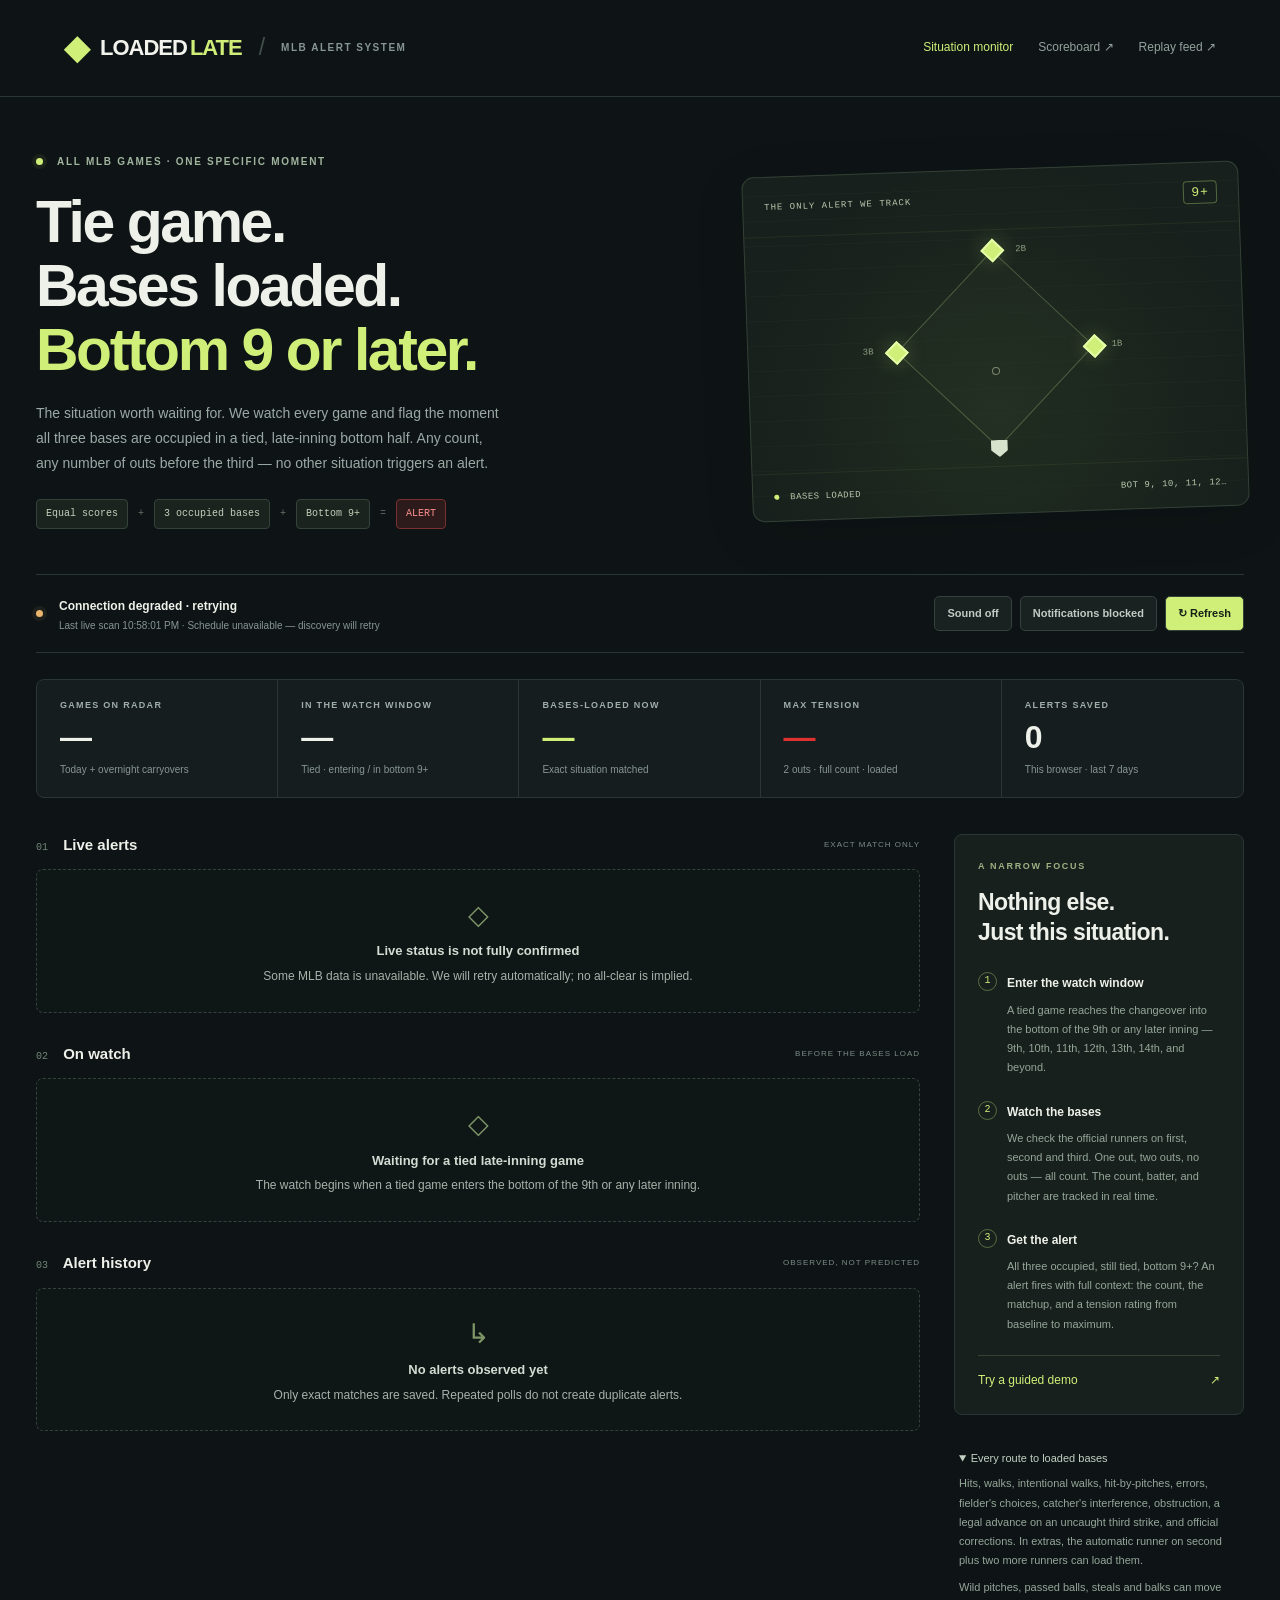
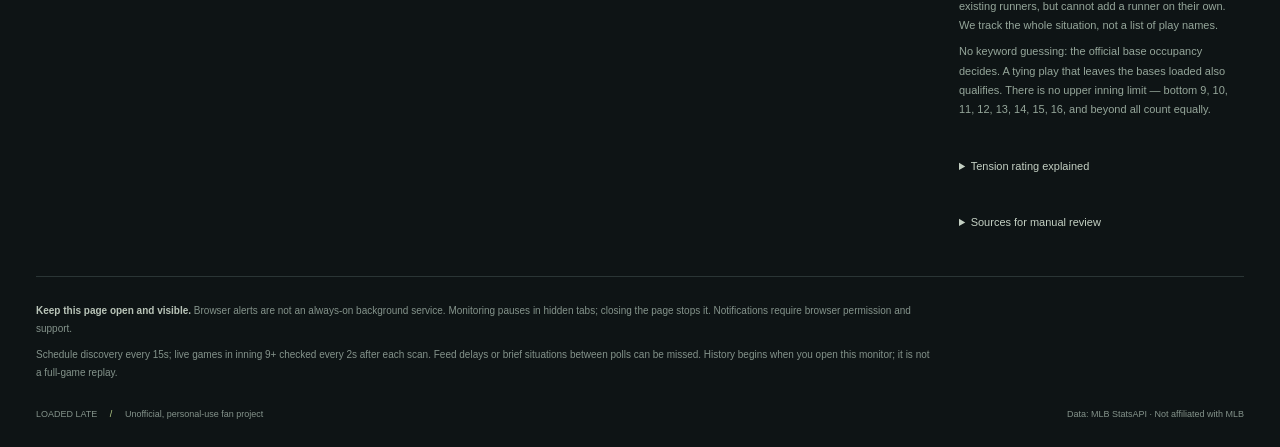
==== commit 6781e4b5: "Add project prompt to README; fix cross-page double-chime, dead play context, and demo docs - README" ====
--- a/index.html
+++ b/index.html
@@ -209,6 +209,53 @@
               (5) — one pitch can end the game.
             </p>
           </details>
+          <details class="coverage">
+            <summary>Sources for manual review</summary>
+            <p>
+              Every state on this page is read from MLB's official public
+              StatsAPI — no third-party data and no manual entry. Verify any
+              alert line by line with these links:
+            </p>
+            <ul>
+              <li>
+                <a
+                  href="https://statsapi.mlb.com/api/v1/schedule?sportId=1&amp;date=2026-09-29"
+                  >Official schedule feed</a
+                >
+                — the exact discovery endpoint this monitor polls (change the
+                <code>date</code> to check any day).
+              </li>
+              <li>
+                <a
+                  href="https://statsapi.mlb.com/api/v1.1/game/823001/feed/live?fields=gamePk,gameData,status,abstractGameState,detailedState,statusCode,liveData,plays,currentPlay,result,description,event,eventType,rbi,awayScore,homeScore,linescore,currentInning,inningState,isTopInning,outs,teams,away,home,runs,offense,defense,first,second,third,id,fullName,balls,strikes,batter,pitcher,onDeck,inHole"
+                  >Official live snapshot projection</a
+                >
+                — the exact one-request snapshot behind every watch/alert;
+                verified against this real game response (2026-09-29).
+              </li>
+              <li>
+                <a href="https://www.mlb.com/gameday">MLB Gameday</a> — the
+                same games as MLB displays them, for side-by-side review.
+              </li>
+              <li>
+                <a
+                  href="https://img.mlbstatic.com/mlb-images/image/upload/mlb/wqn5ah4c3qtivwx3jatm.pdf"
+                  >Official Baseball Rules (PDF, MLB)</a
+                >
+                — walk-off ending (Rule 5.08(b): winning run scored in the last
+                half-inning with the bases full) and the extra-innings automatic
+                runner (Rule 7.01(b)).
+              </li>
+              <li>
+                <a
+                  href="https://github.com/buffedlizard55-lab/based-loaded-MLB-alert-system/blob/main/docs/bases-loaded-alerts.md"
+                  >Detection contract</a
+                >
+                — the full decision table, every route to loaded bases, polling
+                budget and the honest limitations.
+              </li>
+            </ul>
+          </details>
         </aside>
       </div>
       <footer class="loaded-footer">
--- a/assets/css/bases-loaded.css
+++ b/assets/css/bases-loaded.css
@@ -769,6 +769,19 @@
 .coverage summary {
   cursor: pointer;
 }
+.coverage ul {
+  margin: 8px 0 0;
+  padding-left: 16px;
+}
+.coverage li {
+  color: #95a69a;
+  font-size: 11px;
+  line-height: 1.75;
+  margin-top: 7px;
+}
+.coverage a {
+  color: var(--lime);
+}
 .loaded-footer {
   border-top: 1px solid var(--line);
   margin-top: 25px;
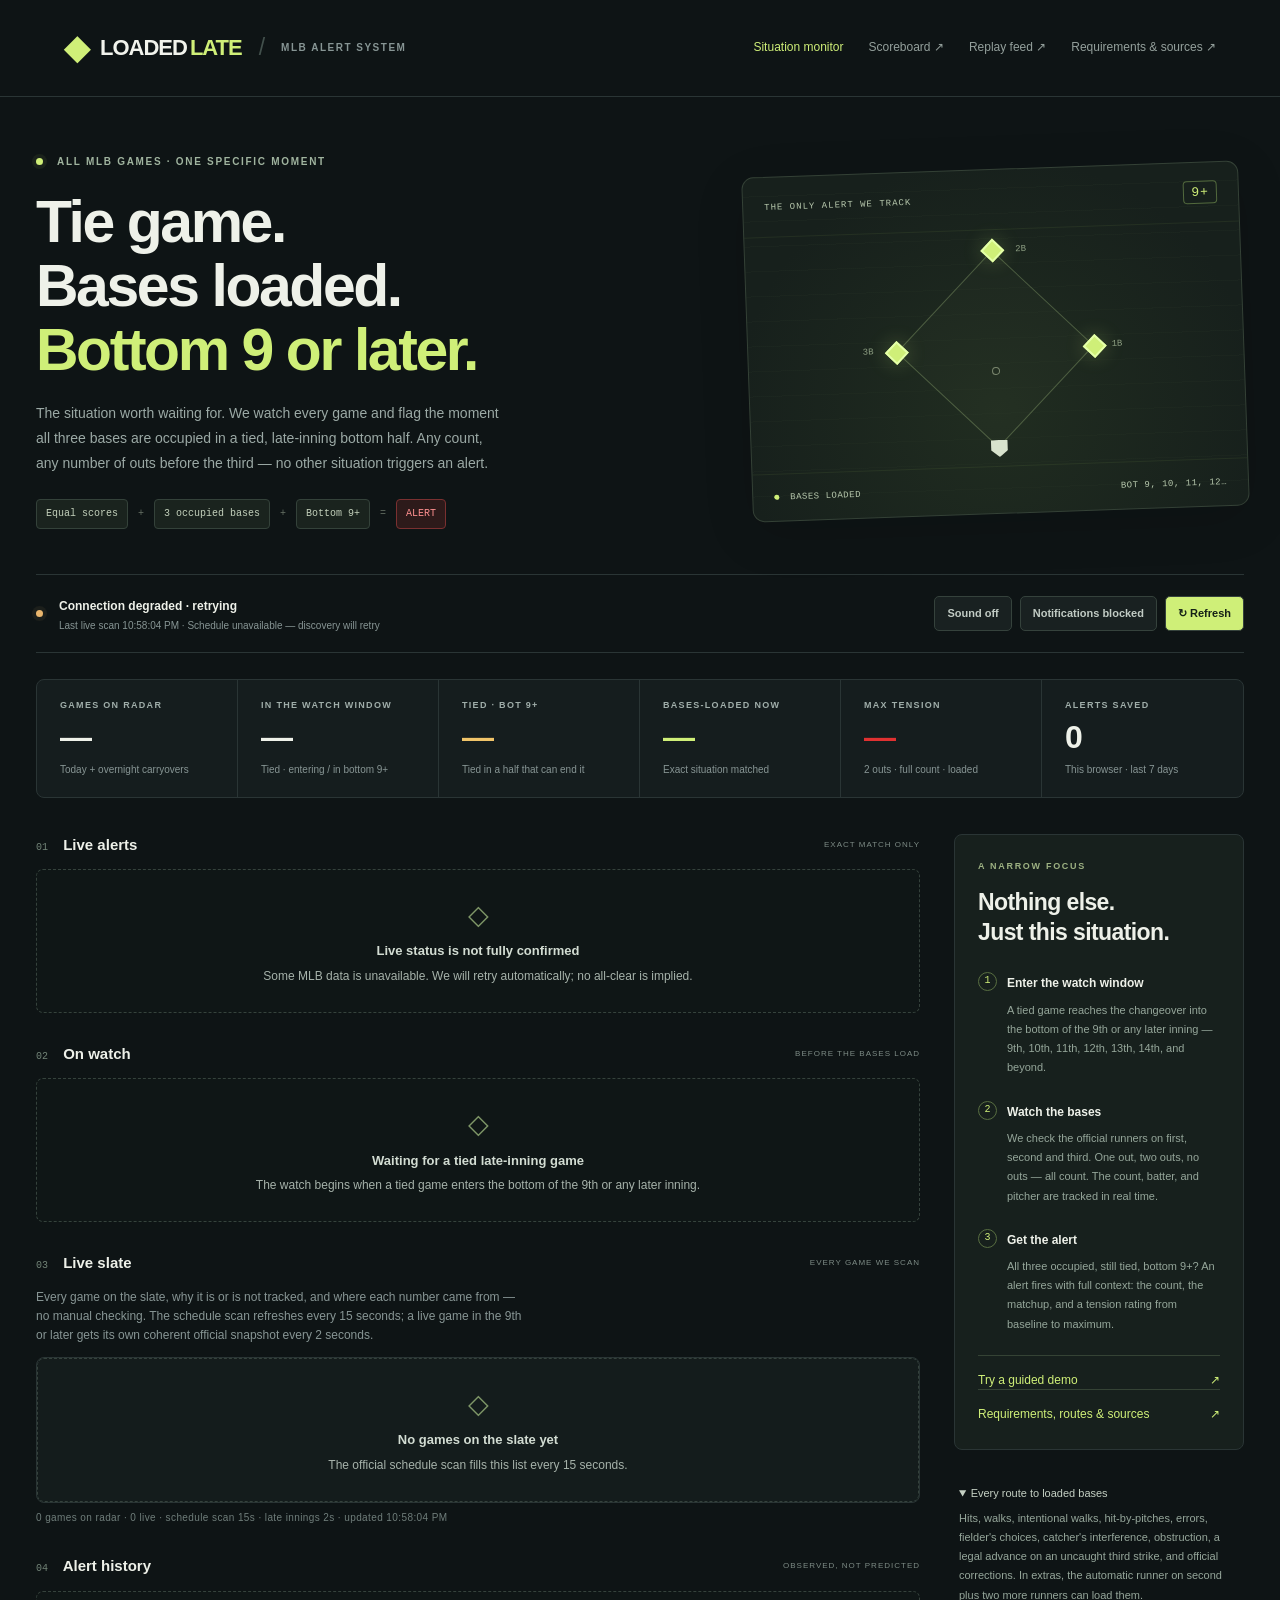
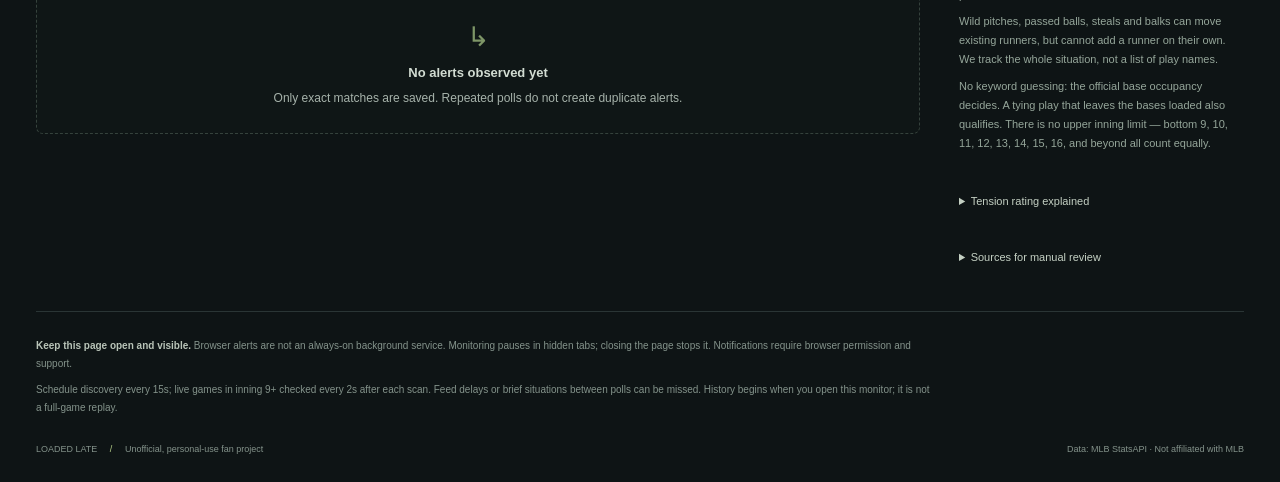
==== commit ba9bd315: "Loaded Late: live slate, held watch, verified sources, CI Implements and verifies the alert system's" ====
--- a/index.html
+++ b/index.html
@@ -21,7 +21,8 @@
       <nav aria-label="Main navigation">
         <a href="bases-loaded.html" aria-current="page">Situation monitor</a
         ><a href="scoreboard.html">Scoreboard ↗</a
-        ><a href="reviews.html">Replay feed ↗</a>
+        ><a href="reviews.html">Replay feed ↗</a
+        ><a href="verification.html">Requirements &amp; sources ↗</a>
       </nav>
     </header>
     <main class="loaded-main">
@@ -101,6 +102,10 @@
           <span>IN THE WATCH WINDOW</span><strong id="watch-count">—</strong
           ><small>Tied · entering / in bottom 9+</small>
         </div>
+        <div class="metric-tied">
+          <span>TIED · BOT 9+</span><strong id="tied-count">—</strong
+          ><small>Tied in a half that can end it</small>
+        </div>
         <div class="metric-active">
           <span>BASES-LOADED NOW</span><strong id="active-count">—</strong
           ><small>Exact situation matched</small>
@@ -134,7 +139,21 @@
           </section>
           <section class="monitor-section">
             <div class="section-heading">
-              <h2><span class="section-number">03</span> Alert history</h2>
+              <h2><span class="section-number">03</span> Live slate</h2>
+              <span class="section-tag">EVERY GAME WE SCAN</span>
+            </div>
+            <p class="section-note">
+              Every game on the slate, why it is or is not tracked, and where each
+              number came from — no manual checking. The schedule scan refreshes
+              every 15 seconds; a live game in the 9th or later gets its own
+              coherent official snapshot every 2 seconds.
+            </p>
+            <div id="board" class="board"></div>
+            <p id="board-summary" class="board-summary"></p>
+          </section>
+          <section class="monitor-section">
+            <div class="section-heading">
+              <h2><span class="section-number">04</span> Alert history</h2>
               <span class="section-tag">OBSERVED, NOT PREDICTED</span>
             </div>
             <div id="history"></div>
@@ -173,6 +192,9 @@
             <a class="demo-link" href="?demo=1"
               >Try a guided demo <span>↗</span></a
             >
+            <a class="demo-link" href="verification.html"
+              >Requirements, routes &amp; sources <span>↗</span></a
+            >
           </section>
           <details class="coverage" open>
             <summary>Every route to loaded bases</summary>
@@ -240,11 +262,13 @@
               <li>
                 <a
                   href="https://img.mlbstatic.com/mlb-images/image/upload/mlb/wqn5ah4c3qtivwx3jatm.pdf"
-                  >Official Baseball Rules (PDF, MLB)</a
+                  >Official Baseball Rules, 2023 edition (PDF, MLB)</a
                 >
-                — walk-off ending (Rule 5.08(b): winning run scored in the last
-                half-inning with the bases full) and the extra-innings automatic
-                runner (Rule 7.01(b)).
+                — the game-ending bases-full play (Rule 5.08(b)) and the
+                extra-innings automatic runner on second (Rule 7.01(b)). The
+                quoted rule text, with the other rules behind every route to
+                loaded bases, is on
+                <a href="verification.html">Requirements &amp; sources</a>.
               </li>
               <li>
                 <a
--- a/assets/css/bases-loaded.css
+++ b/assets/css/bases-loaded.css
@@ -330,7 +330,7 @@
 /* Metrics bar — 5 columns now (added tension) */
 .monitor-metrics {
   display: grid;
-  grid-template-columns: repeat(5, 1fr);
+  grid-template-columns: repeat(6, 1fr);
   border: 1px solid var(--line);
   border-radius: 8px;
   margin: 26px 0 36px;
@@ -367,6 +367,9 @@
 }
 .metric-tension strong {
   color: var(--tension-max);
+}
+.metric-tied strong {
+  color: #f0c469;
 }
 
 .monitor-columns {
@@ -999,3 +1002,314 @@
     border-bottom: 0;
   }
 }
+
+/* ---------------------------------------------------------------- live slate
+ * Every game on the slate, with its tracking reason and the provenance of
+ * each number. Rows are read-only text plus one link to the game page.
+ */
+.section-note {
+  margin: 0 0 12px;
+  font-size: 12px;
+  line-height: 1.6;
+  color: var(--muted);
+  max-width: 74ch;
+}
+.board {
+  border: 1px solid var(--line);
+  border-radius: 8px;
+  overflow: hidden;
+  background: #151d1e;
+}
+.board-row {
+  display: grid;
+  grid-template-columns: minmax(0, 1.5fr) minmax(0, 0.8fr) minmax(0, 1.3fr) minmax(0, 1.4fr) auto;
+  gap: 10px;
+  align-items: center;
+  padding: 10px 14px;
+  border-bottom: 1px solid #1e2728;
+  font-size: 12px;
+}
+.board-row:last-child {
+  border-bottom: 0;
+}
+.board-row b {
+  color: #fff;
+  font-weight: 600;
+}
+.board-when {
+  color: #a9b6b2;
+  font-variant-numeric: tabular-nums;
+}
+.board-tag {
+  font-size: 9px;
+  letter-spacing: 0.8px;
+  font-weight: 700;
+  text-transform: uppercase;
+  color: #9fb0aa;
+}
+.board-source {
+  font-size: 10px;
+  color: #6f7d7a;
+}
+.board-row a {
+  font-size: 10px;
+  color: var(--lime);
+  white-space: nowrap;
+}
+.board-row.tag-alert {
+  background: rgba(224, 49, 49, 0.14);
+  box-shadow: inset 3px 0 0 var(--tension-max);
+}
+.board-row.tag-alert .board-tag {
+  color: var(--tension-max);
+}
+.board-row.tag-watch {
+  background: rgba(224, 192, 64, 0.08);
+  box-shadow: inset 3px 0 0 var(--tension-mid);
+}
+.board-row.tag-watch .board-tag {
+  color: #e0c040;
+}
+.board-row.tag-paused {
+  background: rgba(224, 128, 48, 0.07);
+  box-shadow: inset 3px 0 0 #7c6a5c;
+}
+.board-row.tag-paused .board-tag {
+  color: #e0a06a;
+}
+.board-row.tag-tied .board-tag,
+.board-row.tag-late .board-tag {
+  color: #cbd6cf;
+}
+.board-row.tag-final,
+.board-row.tag-scheduled {
+  color: #95a29e;
+}
+.board-row.tag-early {
+  color: #9aa7a3;
+}
+.board-summary {
+  margin: 8px 0 0;
+  font-size: 10px;
+  letter-spacing: 0.4px;
+  color: #6f7d7a;
+}
+
+/* A paused/delayed tied game in the watch window: held, never dropped. */
+.paused-note {
+  border-left: 3px solid #7c6a5c;
+}
+.paused-note strong {
+  display: block;
+  color: #e0a06a;
+  font-size: 11px;
+  letter-spacing: 0.6px;
+  margin-bottom: 4px;
+}
+
+/* Clicking an alert notification highlights the card it belongs to. */
+.card-highlight {
+  animation: card-pulse 1.4s ease-in-out 3;
+  outline: 2px solid var(--lime);
+  outline-offset: 2px;
+}
+@keyframes card-pulse {
+  0%,
+  100% {
+    box-shadow: 0 0 0 0 rgba(207, 239, 120, 0);
+  }
+  50% {
+    box-shadow: 0 0 28px 2px rgba(207, 239, 120, 0.45);
+  }
+}
+@media (prefers-reduced-motion: reduce) {
+  .card-highlight {
+    animation: none;
+  }
+}
+@media (max-width: 1000px) {
+  .board-row {
+    grid-template-columns: minmax(0, 1.4fr) minmax(0, 1fr) minmax(0, 1.2fr) auto;
+  }
+  .board-source {
+    display: none;
+  }
+}
+@media (max-width: 760px) {
+  .board-row {
+    grid-template-columns: minmax(0, 1fr);
+    gap: 4px;
+  }
+  .board-source {
+    display: block;
+  }
+}
+
+/* --------------------------------------------- Requirements & sources page
+ * A documentation page in the same visual language as the monitor: same
+ * tokens, same header, readable tables, and an honest status badge for every
+ * requirement.
+ */
+.doc-main {
+  max-width: 1080px;
+  padding: 0 36px 70px;
+  margin: auto;
+}
+.doc-hero {
+  padding: 46px 0 10px;
+}
+.doc-hero h1 {
+  font-size: 40px;
+  line-height: 1.08;
+  letter-spacing: -1.4px;
+  margin: 10px 0 14px;
+}
+.doc-hero h1 span {
+  color: var(--lime);
+}
+.doc-section {
+  margin-top: 42px;
+}
+.doc-section h2 {
+  font-size: 19px;
+  letter-spacing: -0.4px;
+  margin: 0 0 6px;
+}
+.doc-section h3 {
+  font-size: 13px;
+  letter-spacing: 0.4px;
+  text-transform: uppercase;
+  color: #a9b6b2;
+  margin: 22px 0 8px;
+}
+.doc-lead {
+  font-size: 13px;
+  line-height: 1.75;
+  color: var(--muted);
+  max-width: 86ch;
+  margin: 0 0 14px;
+}
+.doc-scroll {
+  overflow-x: auto;
+  border: 1px solid var(--line);
+  border-radius: 8px;
+  background: #151d1e;
+}
+.doc-table {
+  width: 100%;
+  border-collapse: collapse;
+  font-size: 12px;
+  min-width: 640px;
+}
+.doc-table th {
+  text-align: left;
+  font-size: 9px;
+  letter-spacing: 1px;
+  text-transform: uppercase;
+  color: #9fb0aa;
+  padding: 11px 14px;
+  border-bottom: 1px solid var(--line);
+  background: #171f20;
+  font-weight: 700;
+}
+.doc-table td {
+  padding: 11px 14px;
+  border-bottom: 1px solid #1e2728;
+  vertical-align: top;
+  line-height: 1.65;
+  color: #dde5df;
+}
+.doc-table tr:last-child td {
+  border-bottom: 0;
+}
+.doc-table td:first-child {
+  color: #fff;
+}
+.doc-table code {
+  font-size: 11px;
+  color: var(--lime);
+}
+.doc-quote {
+  margin: 12px 0;
+  padding: 15px 18px;
+  border-left: 3px solid var(--lime);
+  background: #151d1e;
+  border-radius: 0 8px 8px 0;
+  font-size: 13px;
+  line-height: 1.75;
+  color: #e6ece5;
+}
+.doc-quote cite {
+  display: block;
+  margin-top: 9px;
+  font-size: 10px;
+  color: var(--muted);
+  font-style: normal;
+  letter-spacing: 0.4px;
+}
+.doc-code {
+  background: #0b1112;
+  border: 1px solid var(--line);
+  border-radius: 8px;
+  padding: 16px 18px;
+  overflow-x: auto;
+  font-size: 12px;
+  line-height: 1.9;
+  color: var(--lime);
+  font-family:
+    ui-monospace, SFMono-Regular, Menlo, Consolas, monospace;
+  margin: 0 0 14px;
+}
+.doc-list {
+  margin: 10px 0 0;
+  padding-left: 20px;
+  font-size: 13px;
+  line-height: 1.8;
+  color: #dde5df;
+}
+.doc-list li {
+  margin-bottom: 7px;
+}
+.doc-badge {
+  display: inline-block;
+  font-size: 9px;
+  letter-spacing: 0.8px;
+  font-weight: 700;
+  padding: 3px 7px;
+  border-radius: 3px;
+  text-transform: uppercase;
+  white-space: nowrap;
+}
+.doc-badge.ok {
+  background: rgba(122, 182, 72, 0.16);
+  color: #a9d77f;
+}
+.doc-badge.warn {
+  background: rgba(224, 128, 48, 0.16);
+  color: #e0a06a;
+}
+.doc-badge.open {
+  background: rgba(224, 49, 49, 0.16);
+  color: #ef8f8f;
+}
+.doc-note {
+  font-size: 11px;
+  line-height: 1.7;
+  color: var(--muted);
+}
+.doc-sub {
+  border-top: 1px solid var(--line);
+  margin-top: 34px;
+  padding-top: 18px;
+}
+@media (max-width: 760px) {
+  .doc-main {
+    padding: 0 20px 44px;
+  }
+  .doc-hero {
+    padding: 30px 0 6px;
+  }
+  .doc-hero h1 {
+    font-size: 30px;
+  }
+}
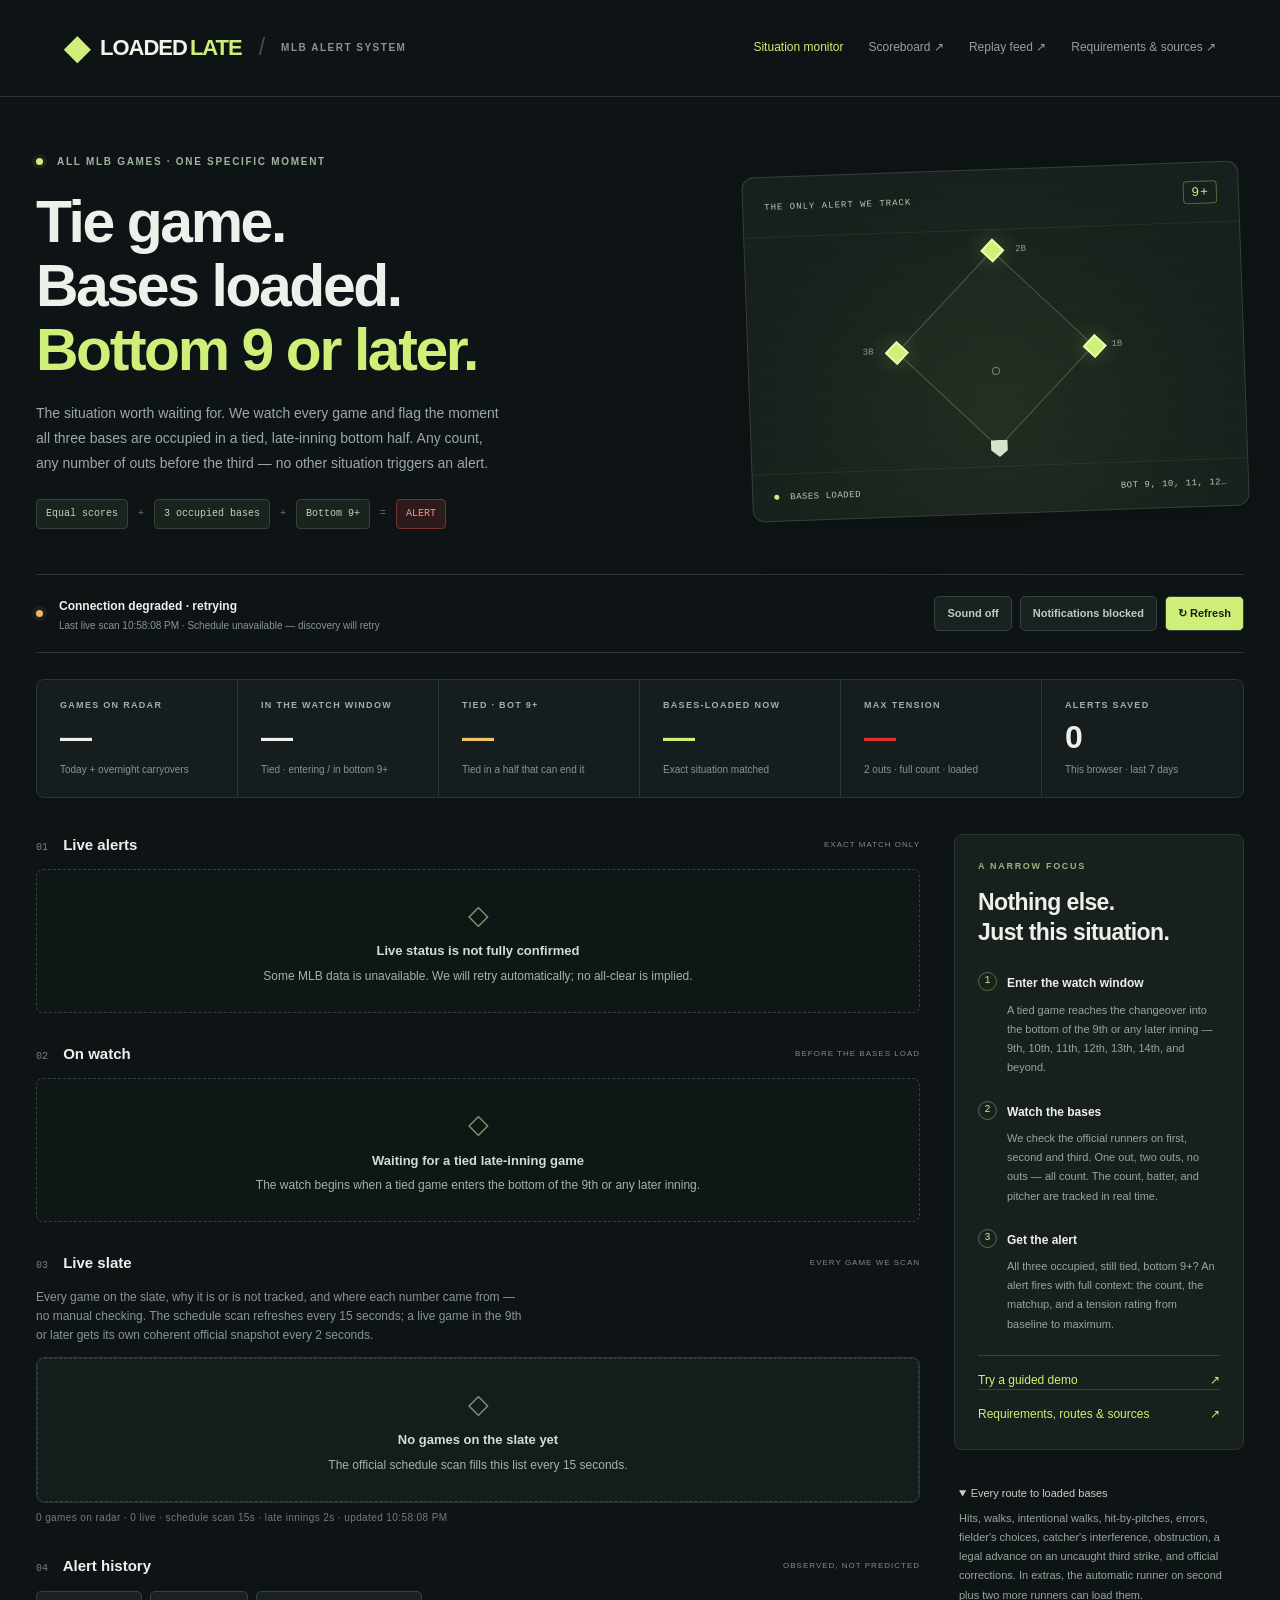
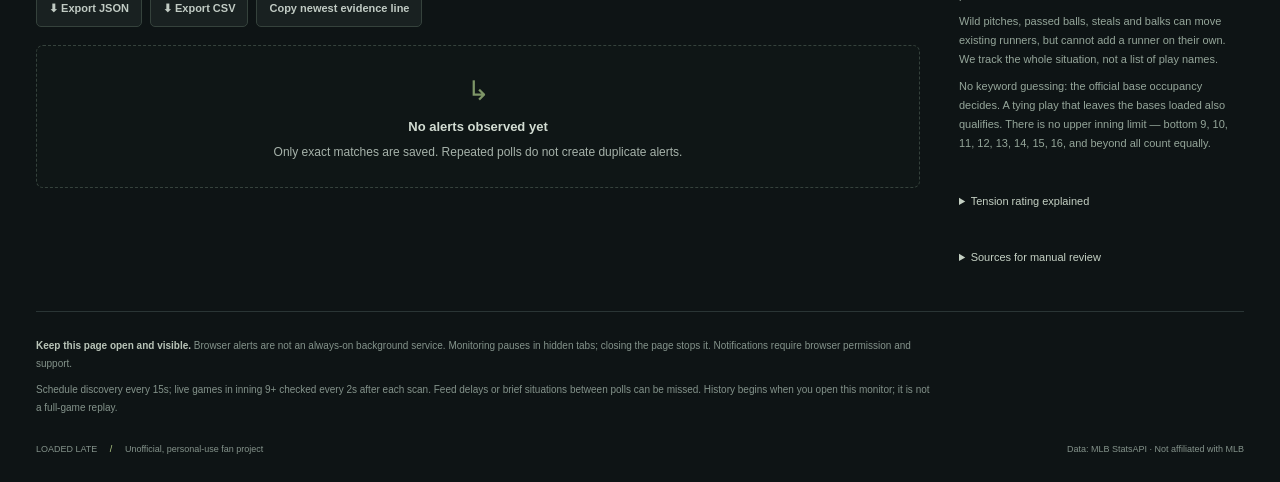
==== commit a3aa9526: "Alert history: export it, and cite the official snapshot it came from Work item 5 from the project's" ====
--- a/index.html
+++ b/index.html
@@ -156,6 +156,15 @@
               <h2><span class="section-number">04</span> Alert history</h2>
               <span class="section-tag">OBSERVED, NOT PREDICTED</span>
             </div>
+            <div class="history-actions">
+              <button class="btn btn-ghost" id="export-json">
+                ⬇ Export JSON</button
+              ><button class="btn btn-ghost" id="export-csv">
+                ⬇ Export CSV</button
+              ><button class="btn btn-ghost" id="copy-evidence">
+                Copy newest evidence line</button
+              ><span id="export-note" class="history-note" role="status"></span>
+            </div>
             <div id="history"></div>
           </section>
         </div>
--- a/assets/css/bases-loaded.css
+++ b/assets/css/bases-loaded.css
@@ -1313,3 +1313,33 @@
     font-size: 30px;
   }
 }
+
+/* Alert-history export (read-only): the toolbar, its honest status note, and
+   the per-record link to the official snapshot the alert was read from. */
+.history-actions {
+  display: flex;
+  flex-wrap: wrap;
+  align-items: center;
+  gap: 8px;
+  margin: 14px 0 18px;
+}
+.history-note {
+  color: var(--muted);
+  font-size: 11px;
+  line-height: 1.5;
+  flex: 1 1 240px;
+}
+.history-source {
+  color: var(--lime);
+  font-size: 11px;
+  text-decoration: none;
+  border-bottom: 1px dotted currentColor;
+}
+.history-source:hover {
+  border-bottom-style: solid;
+}
+@media (max-width: 560px) {
+  .history-actions .btn {
+    flex: 1 1 100%;
+  }
+}
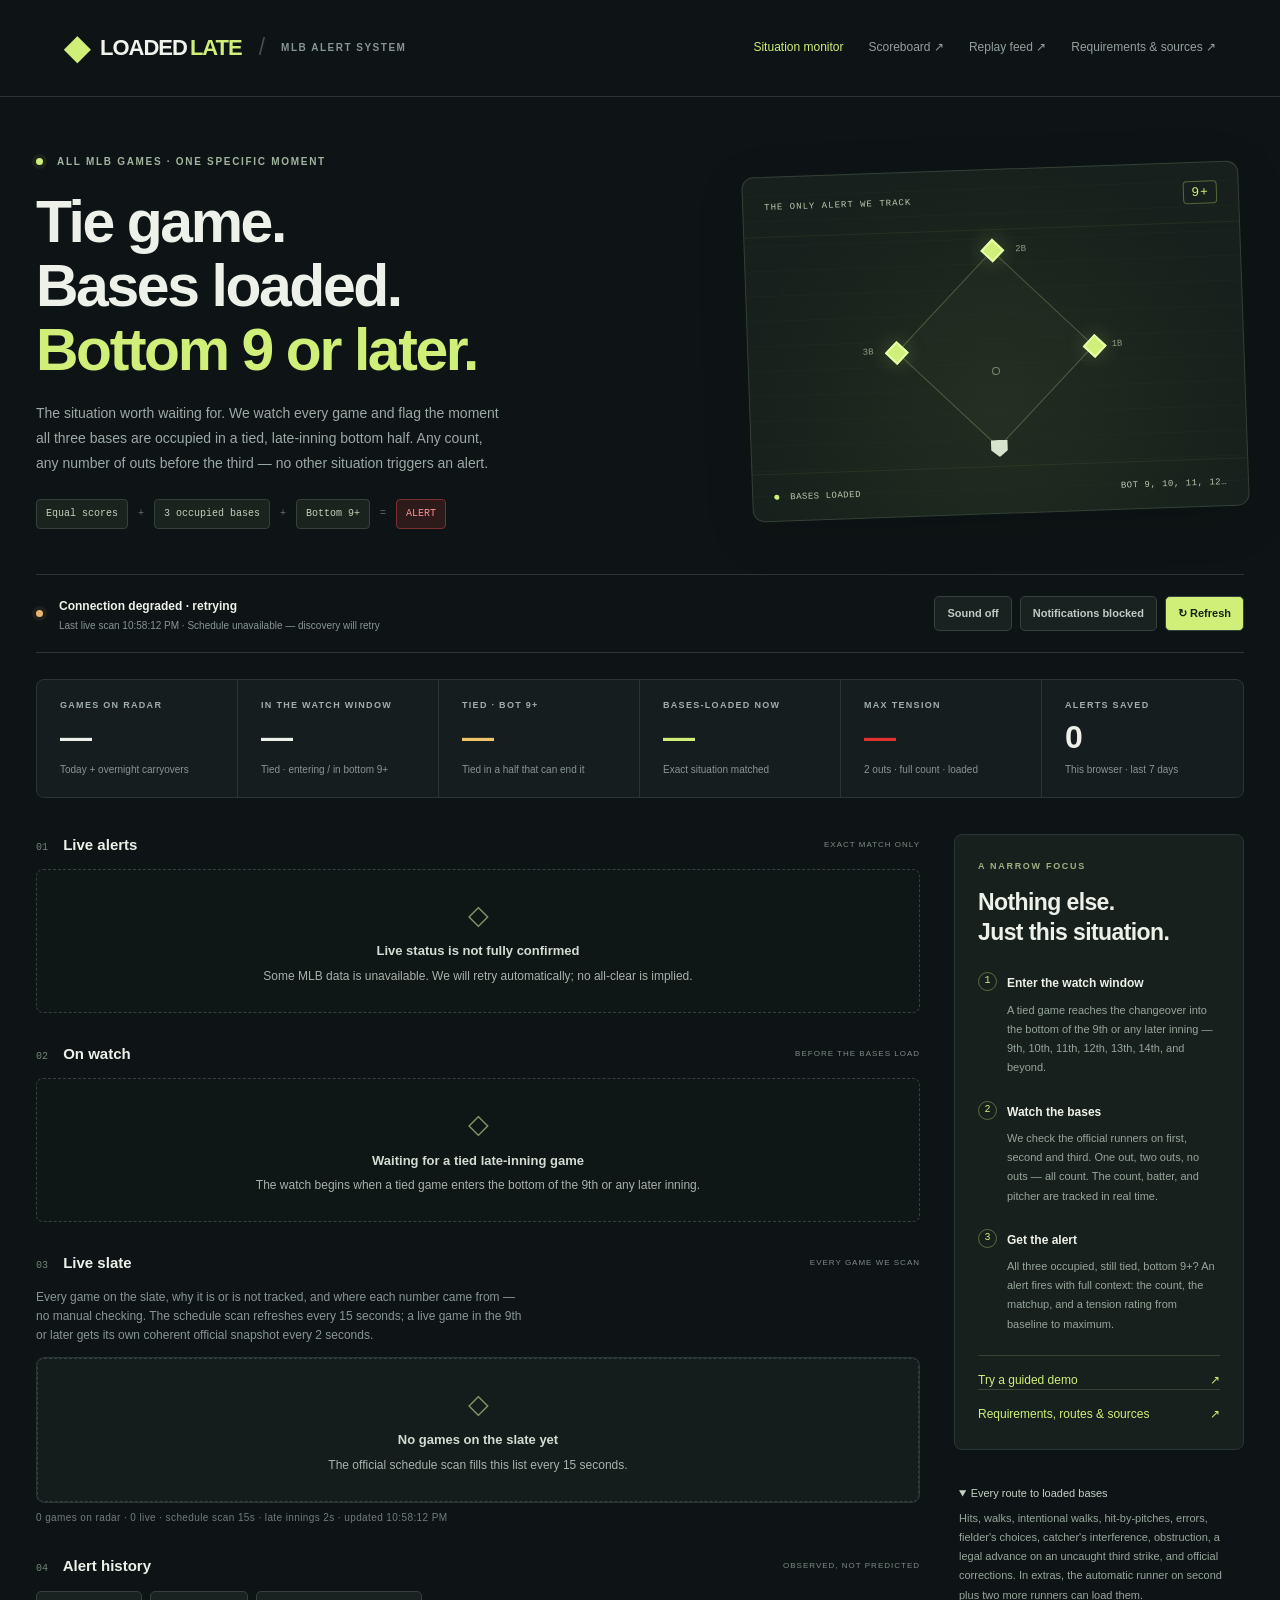
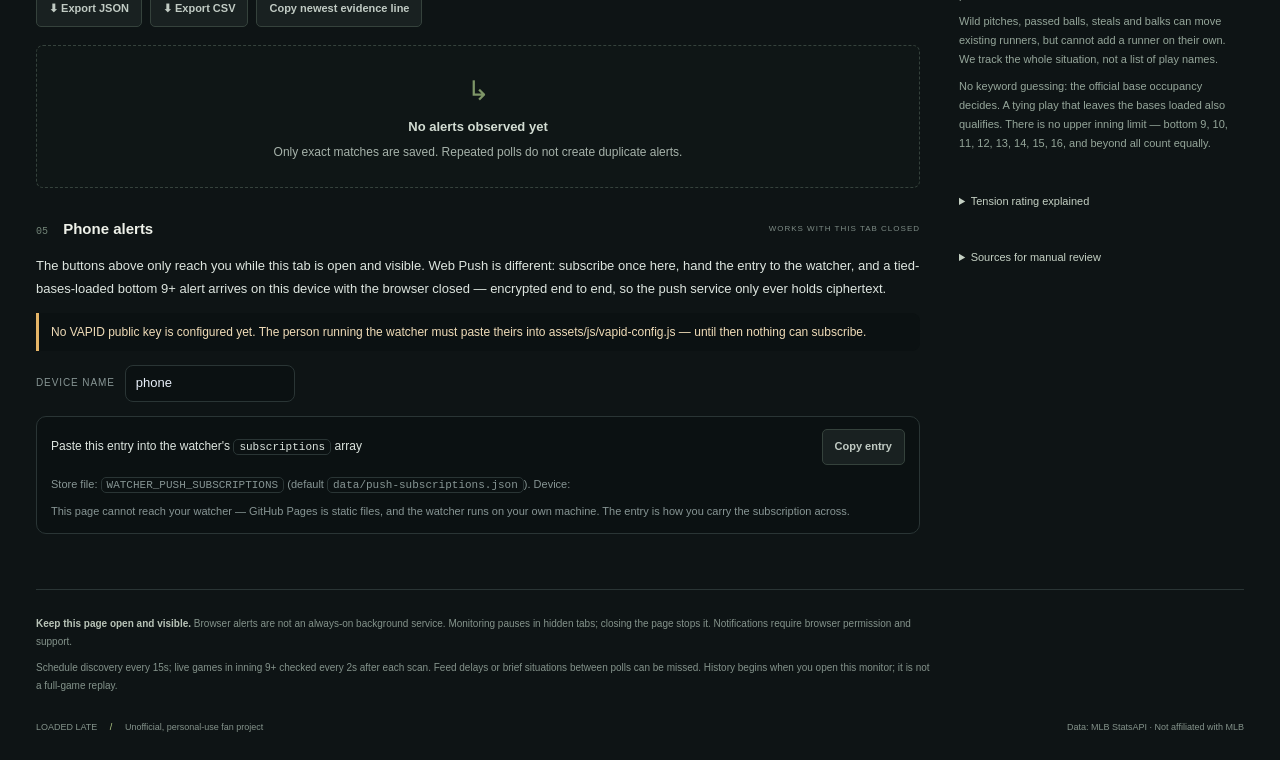
==== commit f41bd59e: "Web Push (VAPID): the watcher can now notify a phone directly The alerts could only reach a phone th" ====
--- a/index.html
+++ b/index.html
@@ -167,6 +167,72 @@
             </div>
             <div id="history"></div>
           </section>
+          <section class="monitor-section" id="phone-alerts">
+            <div class="section-heading">
+              <h2><span class="section-number">05</span> Phone alerts</h2>
+              <span class="section-tag">WORKS WITH THIS TAB CLOSED</span>
+            </div>
+            <p class="push-lead">
+              The buttons above only reach you while this tab is open and
+              visible. Web Push is different: subscribe once here, hand the entry
+              to the watcher, and a tied-bases-loaded bottom 9+ alert arrives on
+              this device with the browser closed — encrypted end to end, so the
+              push service only ever holds ciphertext.
+            </p>
+            <p id="phone-alerts-status" class="push-status" role="status">
+              Checking this browser…
+            </p>
+            <p id="phone-alerts-ios" class="push-note" hidden>
+              iPhone/iPad: Web Push only works after this site is added to the
+              Home Screen (Share → Add to Home Screen), iOS 16.4 or newer.
+            </p>
+            <div class="push-controls">
+              <label class="push-label" for="phone-alerts-label"
+                >Device name</label
+              >
+              <input
+                id="phone-alerts-label"
+                class="push-input"
+                type="text"
+                value="phone"
+                maxlength="32"
+                autocomplete="off"
+              />
+              <button class="btn" id="phone-alerts-enable">
+                Subscribe this device</button
+              ><button class="btn btn-ghost" id="phone-alerts-disable" hidden>
+                Unsubscribe</button
+              >
+            </div>
+            <div id="phone-alerts-entry" class="push-entry">
+              <div class="push-entry-head">
+                <span
+                  >Paste this entry into the watcher's
+                  <code>subscriptions</code> array</span
+                ><button class="btn btn-ghost" id="phone-alerts-copy">
+                  Copy entry</button
+                >
+              </div>
+              <textarea
+                id="phone-alerts-output"
+                class="push-output"
+                readonly
+                rows="6"
+                spellcheck="false"
+                hidden
+              ></textarea>
+              <p class="push-note">
+                Store file: <code>WATCHER_PUSH_SUBSCRIPTIONS</code> (default
+                <code>data/push-subscriptions.json</code>). Device:
+                <span id="phone-alerts-endpoint"></span>
+              </p>
+              <p class="push-note">
+                This page cannot reach your watcher — GitHub Pages is static
+                files, and the watcher runs on your own machine. The entry is
+                how you carry the subscription across.
+              </p>
+            </div>
+          </section>
         </div>
         <aside>
           <section class="how-it-works">
@@ -314,6 +380,26 @@
     </main>
     <script src="assets/js/api.js"></script>
     <script src="assets/js/bases-loaded-core.js"></script>
+    <script src="assets/js/vapid-config.js"></script>
+    <script src="assets/js/push-alerts.js"></script>
     <script src="assets/js/bases-loaded.js"></script>
+    <script>
+      // The panel wires itself up only when it is on the page, and reports
+      // every reason it cannot work rather than sitting there looking broken.
+      // Guarded so a blocked/failed script cannot break the rest of the page.
+      if (window.LoadedLatePush) window.LoadedLatePush.mount(document, {
+        config: { publicKey: window.LOADED_LATE_VAPID_PUBLIC_KEY },
+        Notification:
+          typeof Notification === "undefined" ? undefined : Notification,
+        serviceWorker: navigator.serviceWorker,
+        PushManager: typeof PushManager === "undefined" ? undefined : PushManager,
+        clipboard: navigator.clipboard,
+        isSecureContext: window.isSecureContext === true,
+        isIos: /iPad|iPhone|iPod/.test(navigator.userAgent),
+        isStandalone:
+          window.navigator.standalone === true ||
+          window.matchMedia("(display-mode: standalone)").matches,
+      });
+    </script>
   </body>
 </html>
--- a/assets/css/bases-loaded.css
+++ b/assets/css/bases-loaded.css
@@ -1343,3 +1343,108 @@
     flex: 1 1 100%;
   }
 }
+
+/* ---------------------------------------------------------- phone alerts -- */
+/* The Web Push panel (#phone-alerts): one job — get a device subscribed and
+   hand the resulting entry to the watcher. It is a form, so it looks like one,
+   and the entry itself is monospace because it is copied verbatim. */
+
+.push-lead {
+  font-size: 13px;
+  line-height: 1.8;
+  color: #dde5df;
+  margin: 0 0 12px;
+}
+
+.push-status {
+  font-size: 12px;
+  line-height: 1.7;
+  border-left: 3px solid var(--lime);
+  padding: 9px 12px;
+  margin: 0 0 14px;
+  background: #0b1112;
+  border-radius: 0 8px 8px 0;
+}
+
+.push-status-warn {
+  border-left-color: #e5b567;
+  color: #f0dcb8;
+}
+
+.push-note {
+  font-size: 11px;
+  line-height: 1.7;
+  color: var(--muted);
+  margin: 8px 0 0;
+}
+
+.push-note code,
+.push-entry-head code {
+  background: #0b1112;
+  border: 1px solid var(--line);
+  border-radius: 5px;
+  padding: 1px 5px;
+  font-size: 11px;
+}
+
+.push-controls {
+  display: flex;
+  flex-wrap: wrap;
+  align-items: center;
+  gap: 10px;
+  margin-bottom: 14px;
+}
+
+.push-label {
+  font-size: 10px;
+  letter-spacing: 0.9px;
+  text-transform: uppercase;
+  color: var(--muted);
+}
+
+.push-input {
+  background: #0b1112;
+  border: 1px solid var(--line);
+  border-radius: 8px;
+  color: var(--text);
+  font: inherit;
+  font-size: 13px;
+  padding: 8px 10px;
+  width: 170px;
+}
+
+.push-input:focus {
+  outline: 1px solid var(--lime);
+}
+
+.push-entry {
+  border: 1px solid var(--line);
+  border-radius: 10px;
+  padding: 12px 14px;
+  background: #0b1112;
+}
+
+.push-entry-head {
+  display: flex;
+  flex-wrap: wrap;
+  align-items: center;
+  justify-content: space-between;
+  gap: 10px;
+  font-size: 12px;
+  color: #dde5df;
+  margin-bottom: 10px;
+}
+
+.push-output {
+  width: 100%;
+  box-sizing: border-box;
+  background: #05090a;
+  border: 1px solid var(--line);
+  border-radius: 8px;
+  color: var(--lime);
+  font-family: ui-monospace, SFMono-Regular, Menlo, monospace;
+  font-size: 12px;
+  line-height: 1.6;
+  padding: 10px 12px;
+  resize: vertical;
+}
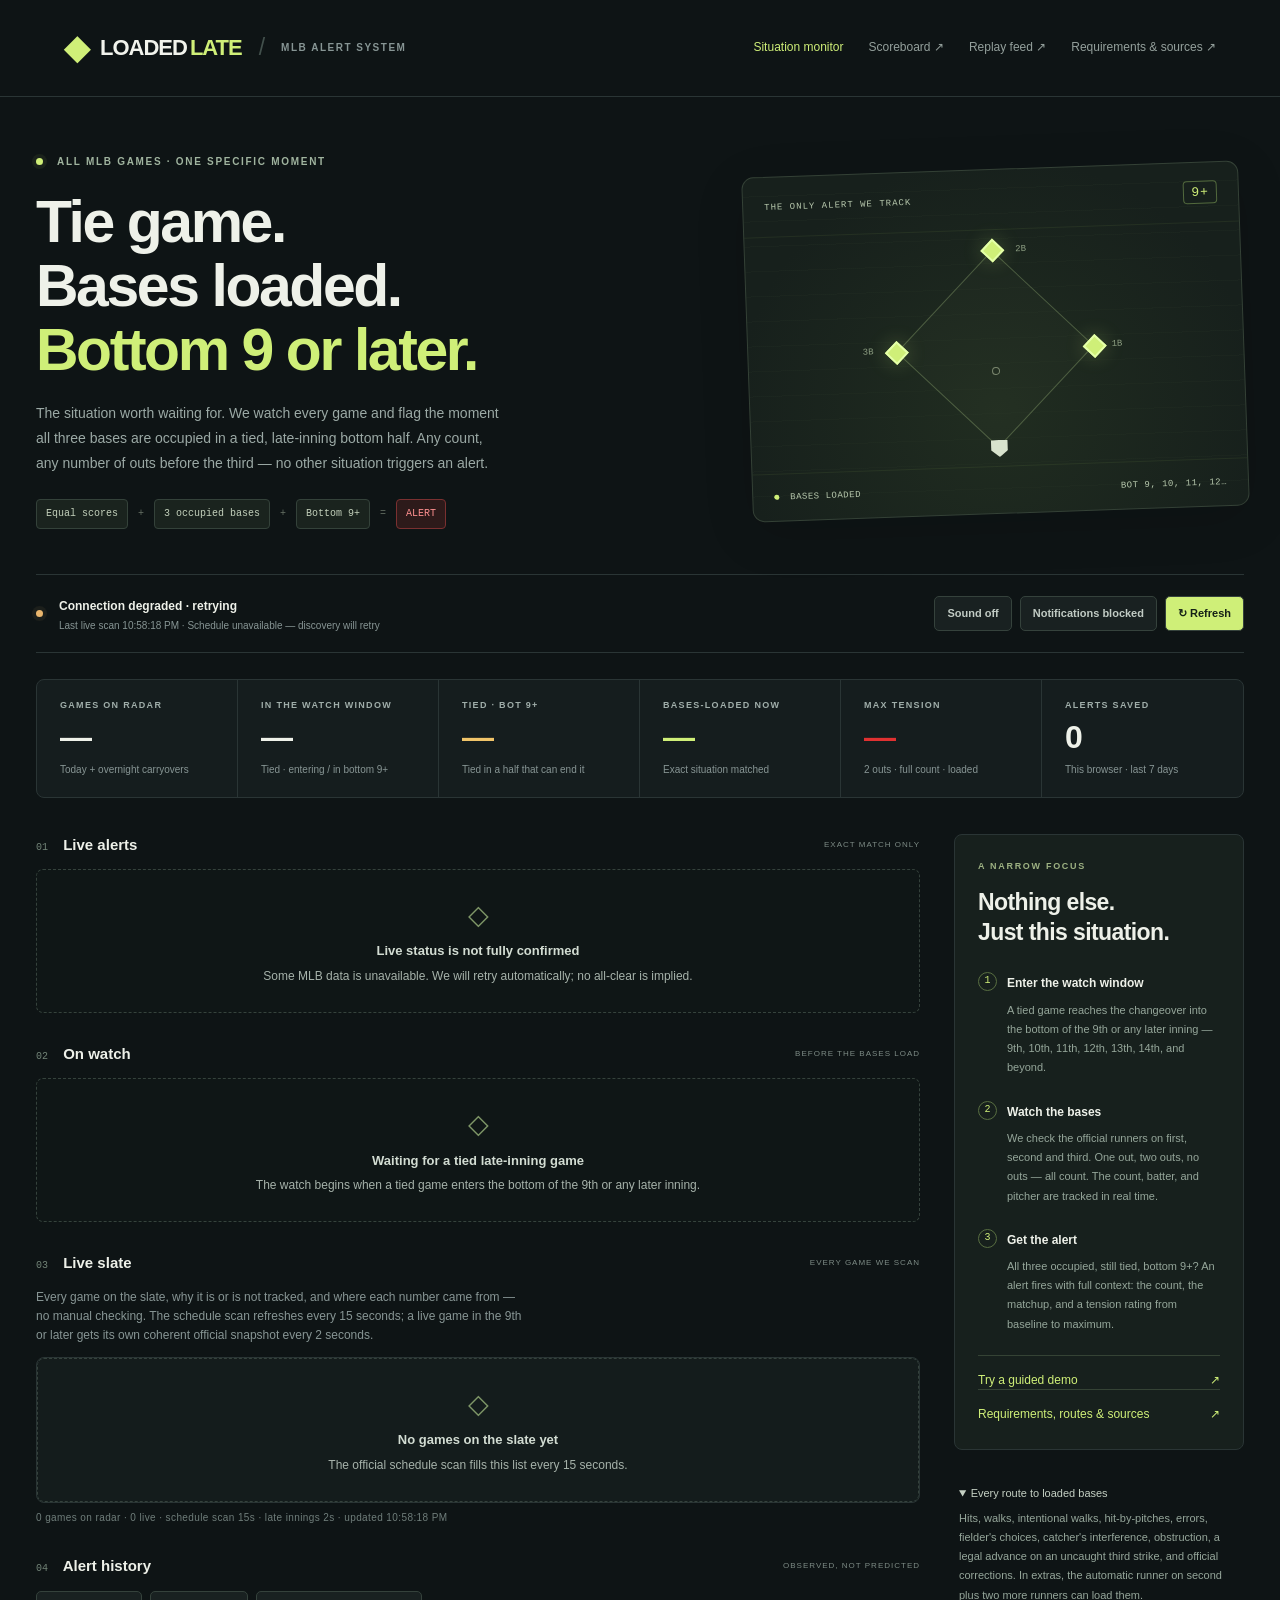
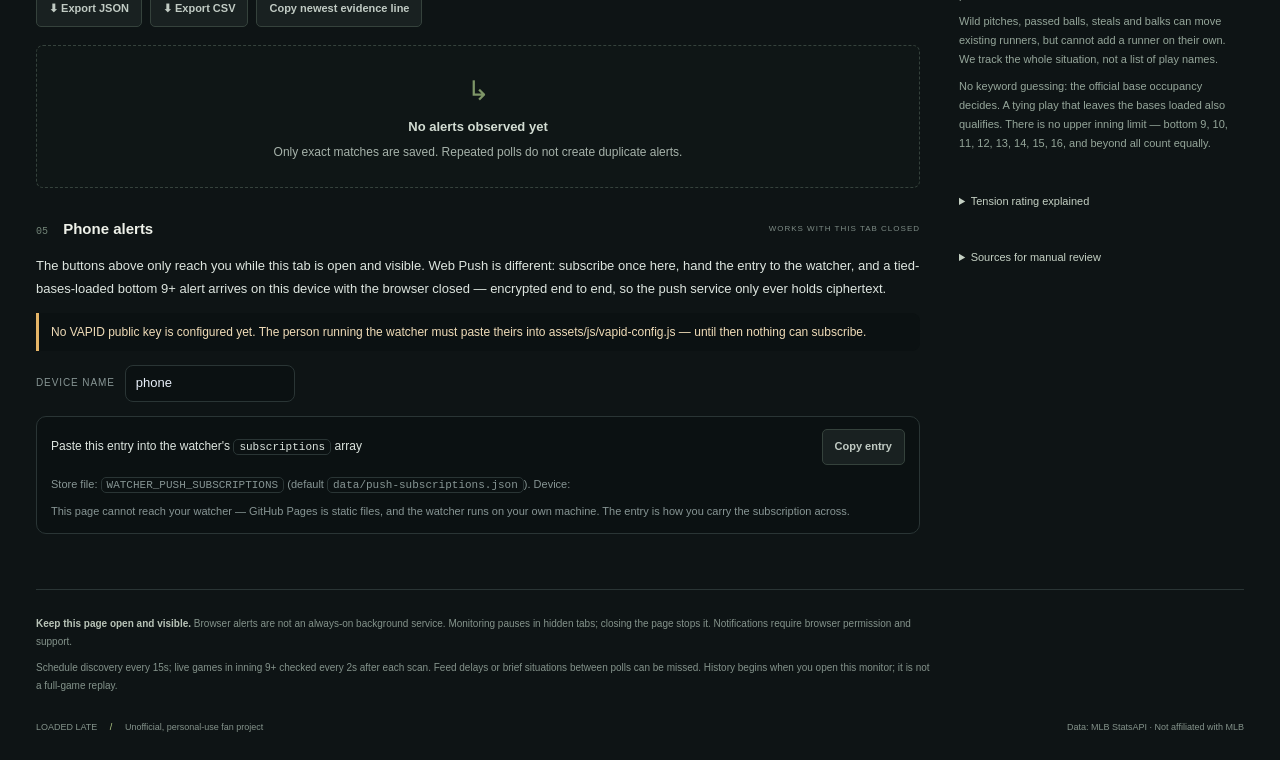
==== commit b86b4471: "Everyday-use session: installable site, operable watcher, live re-verification Implements the three " ====
--- a/index.html
+++ b/index.html
@@ -11,6 +11,14 @@
     <link rel="stylesheet" href="assets/css/style.css" />
     <link rel="stylesheet" href="assets/css/bases-loaded.css" />
     <link rel="preconnect" href="https://statsapi.mlb.com" crossorigin />
+      <link rel="icon" type="image/svg+xml" href="assets/icons/favicon.svg" />
+    <link rel="apple-touch-icon" href="assets/icons/apple-touch-icon.png" />
+    <link rel="manifest" href="manifest.webmanifest" />
+    <meta name="theme-color" content="#0e1415" />
+    <meta name="mobile-web-app-capable" content="yes" />
+    <meta name="apple-mobile-web-app-capable" content="yes" />
+    <meta name="apple-mobile-web-app-status-bar-style" content="black-translucent" />
+    <meta name="apple-mobile-web-app-title" content="Loaded Late" />
   </head>
   <body class="loaded-page">
     <header class="loaded-header">
--- a/assets/css/bases-loaded.css
+++ b/assets/css/bases-loaded.css
@@ -630,7 +630,10 @@
   background: #1e2230;
   border: 1px solid #3a4a6a;
 }
-.matchup-ondeck {
+/* "On deck" and the wider "due up" chip share one quiet treatment: context,
+ * not the alert itself. */
+.matchup-ondeck,
+.matchup-dueup {
   color: #8a9a8a;
   padding: 4px 8px;
   border-radius: 4px;
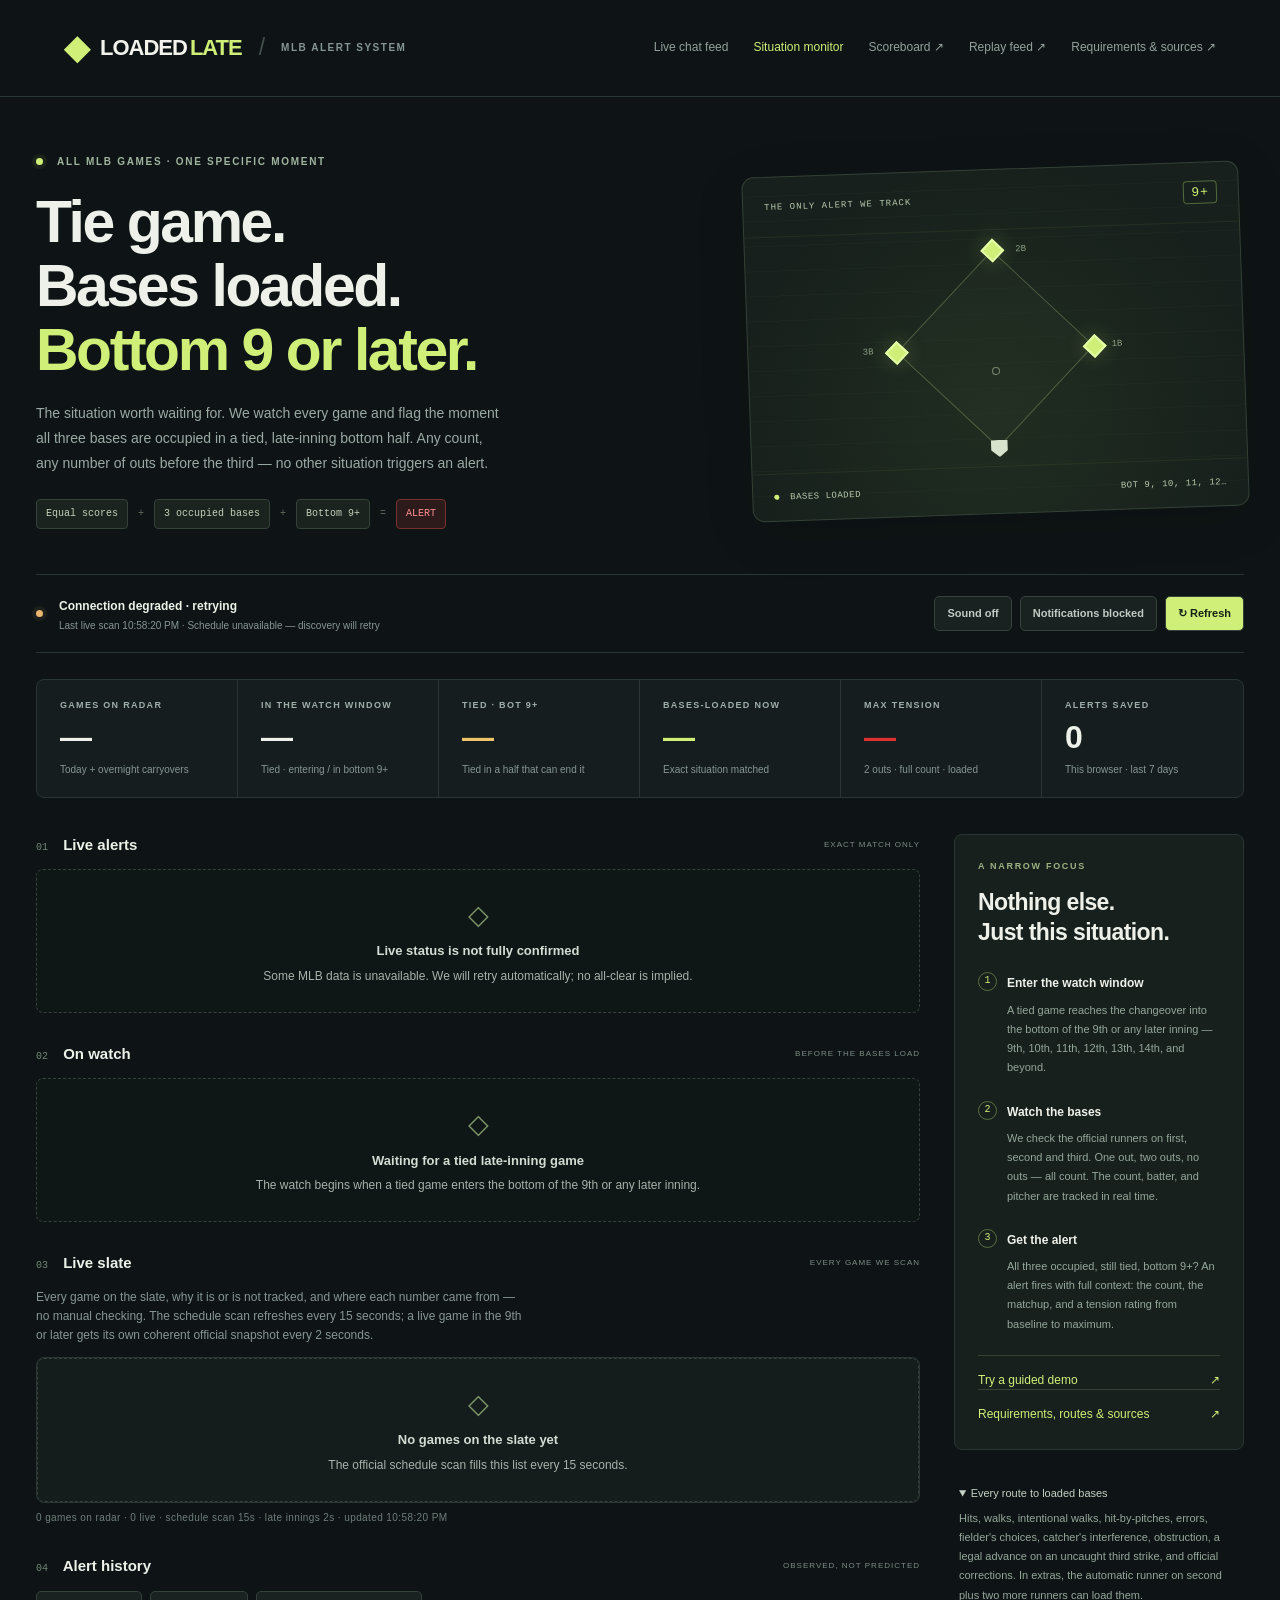
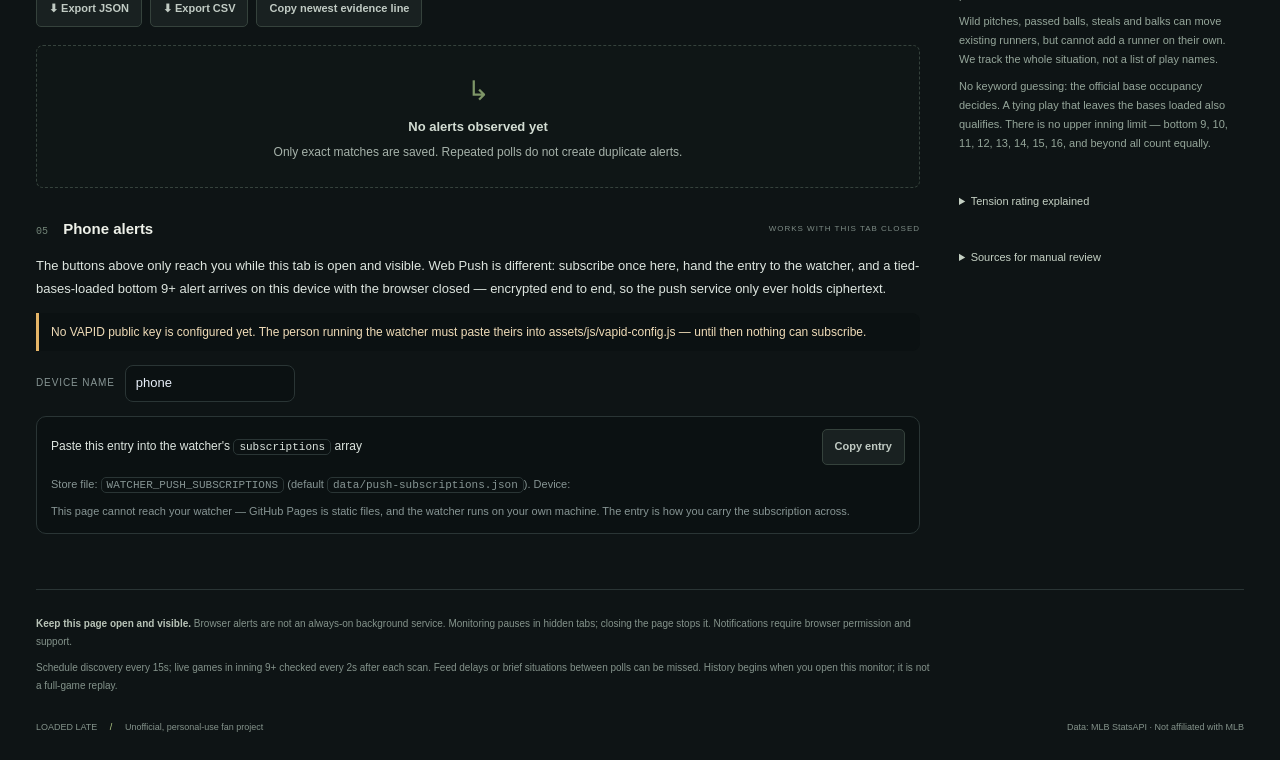
==== commit 244afad2: "Add chat-style live feed page (alerts.html) for bases-loaded situations - Add alerts.html: ABS-chall" ====
--- a/index.html
+++ b/index.html
@@ -27,7 +27,8 @@
         ><span class="brand-divider">/</span><small>MLB ALERT SYSTEM</small></a
       >
       <nav aria-label="Main navigation">
-        <a href="bases-loaded.html" aria-current="page">Situation monitor</a
+        <a href="alerts.html">Live chat feed</a
+        ><a href="index.html" aria-current="page">Situation monitor</a
         ><a href="scoreboard.html">Scoreboard ↗</a
         ><a href="reviews.html">Replay feed ↗</a
         ><a href="verification.html">Requirements &amp; sources ↗</a>
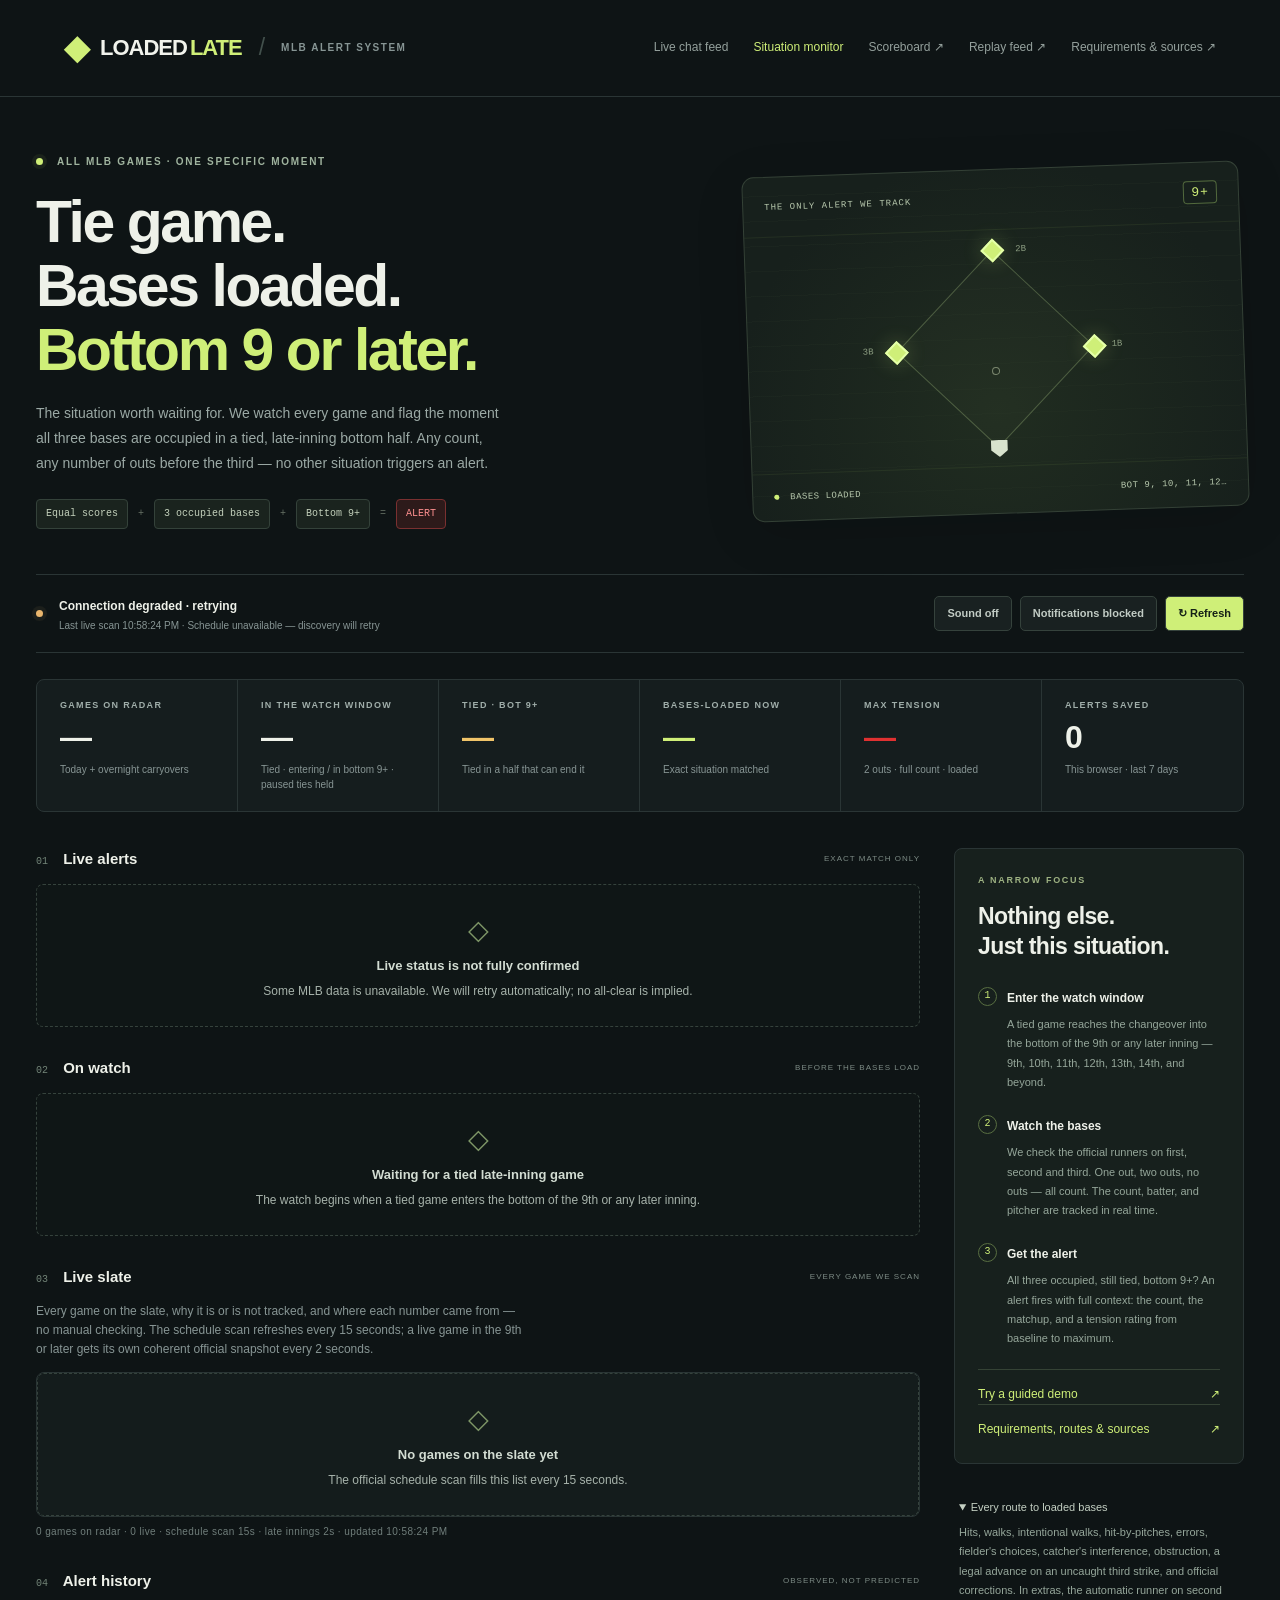
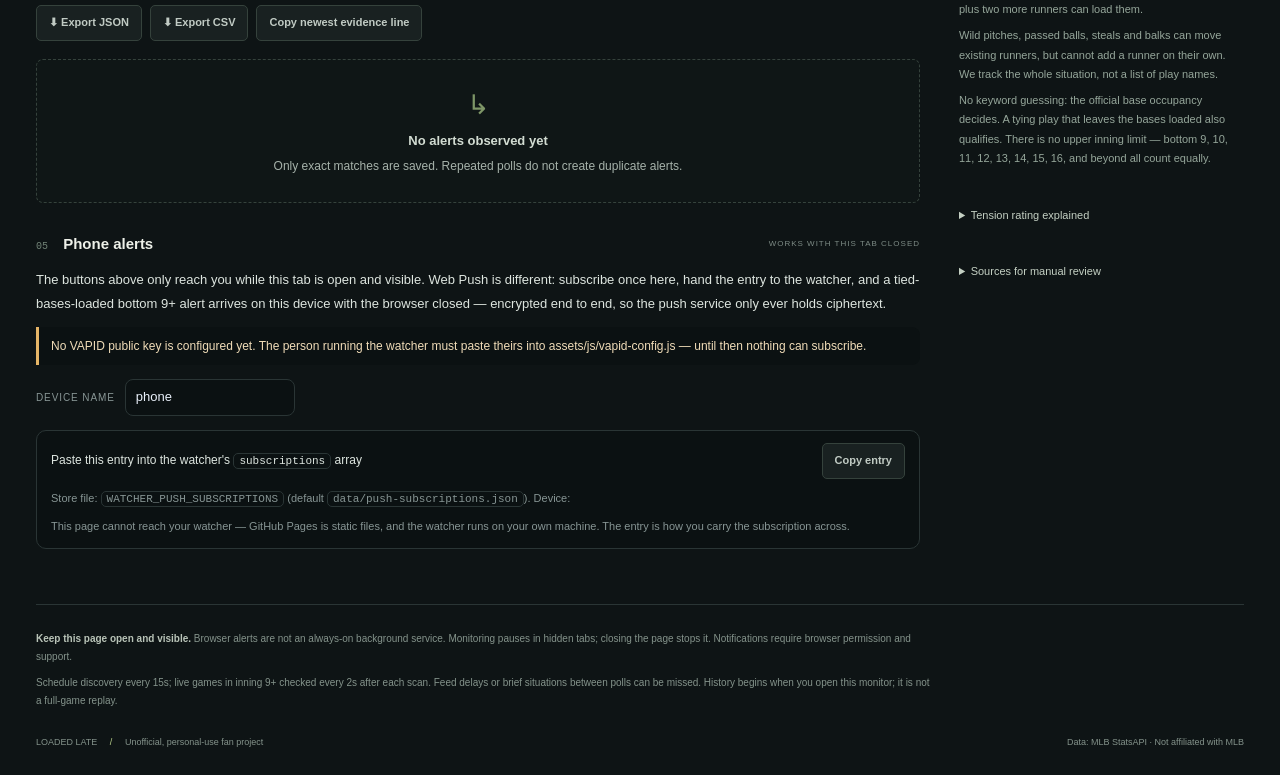
==== commit 50cd8913: "Held watches, live-now strip and tabs on the chat feed Bugs found by line-by-line review of the chat" ====
--- a/index.html
+++ b/index.html
@@ -109,7 +109,7 @@
         </div>
         <div>
           <span>IN THE WATCH WINDOW</span><strong id="watch-count">—</strong
-          ><small>Tied · entering / in bottom 9+</small>
+          ><small>Tied · entering / in bottom 9+ · paused ties held</small>
         </div>
         <div class="metric-tied">
           <span>TIED · BOT 9+</span><strong id="tied-count">—</strong
